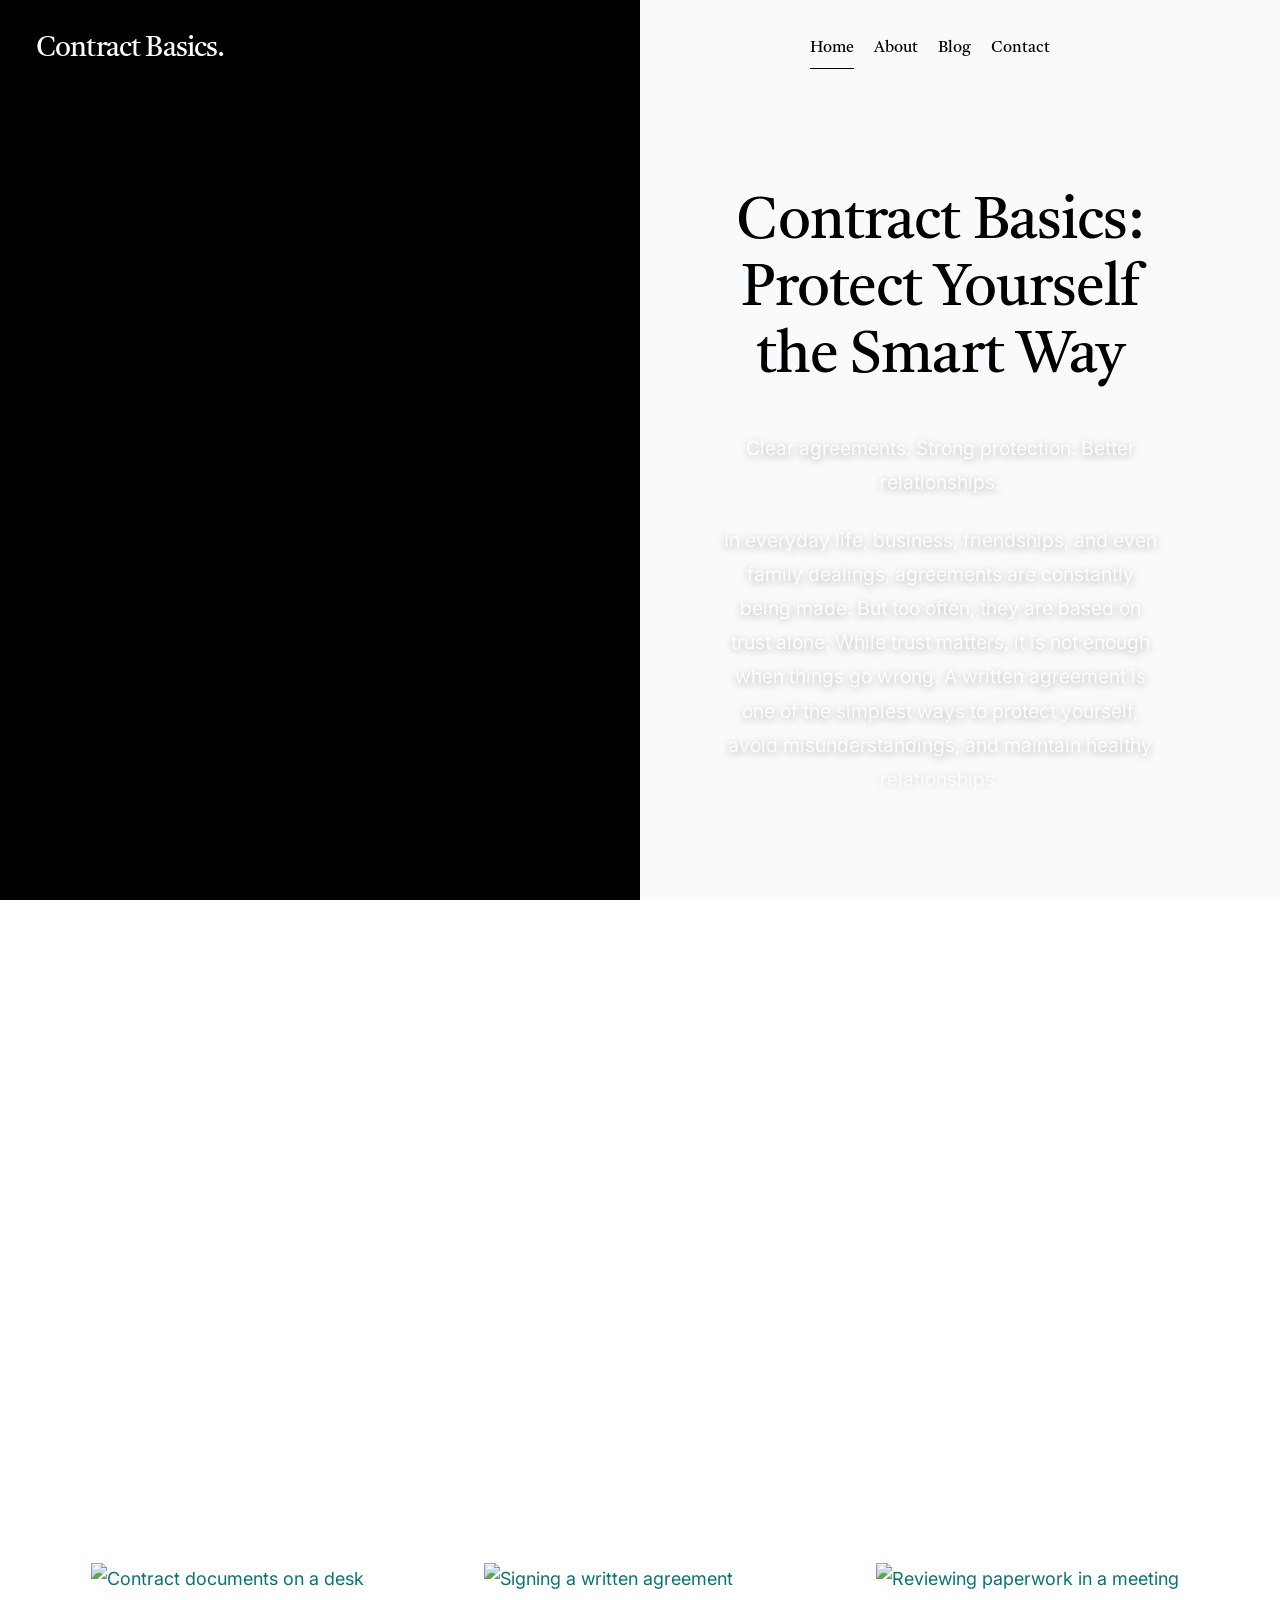
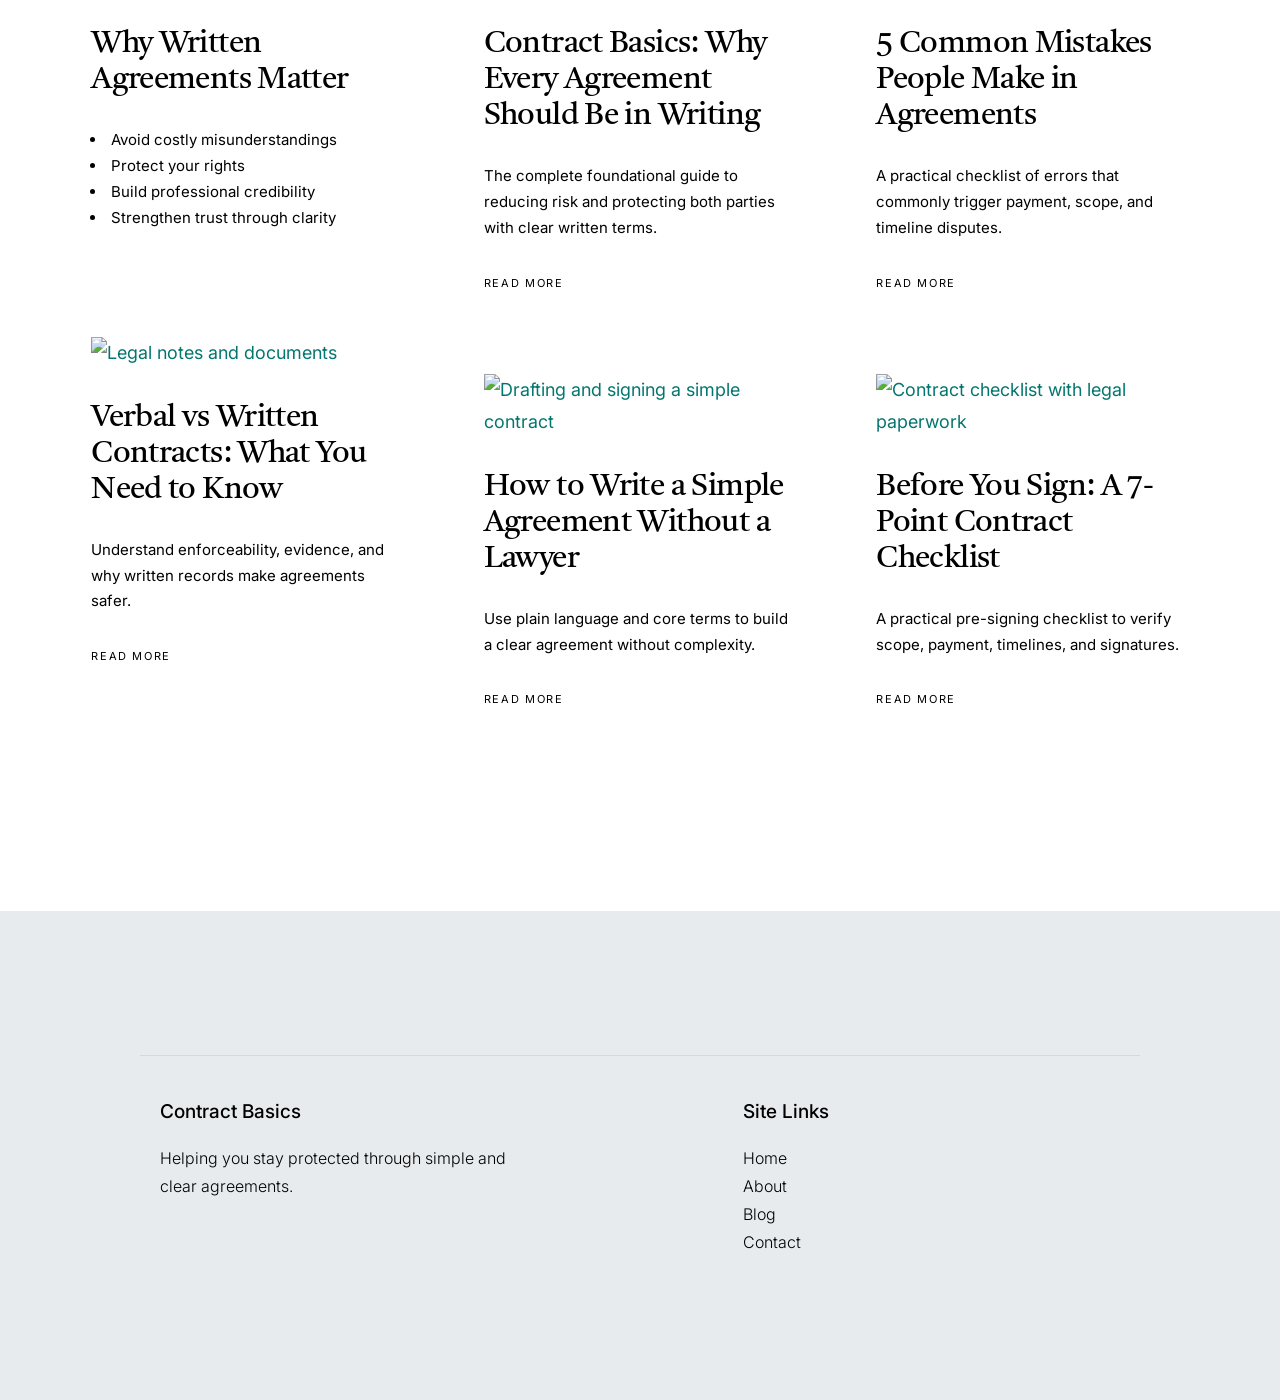
==== index.html @ 26d0e780 "Contract Basics blog website" ====
<!DOCTYPE html>
<html lang="en" class="no-js">
<head>
    <meta charset="utf-8">
    <meta name="viewport" content="width=device-width, initial-scale=1">
    <title>Contract Basics: Protect Yourself the Smart Way</title>
    <script>
        document.documentElement.classList.remove('no-js');
        document.documentElement.classList.add('js');
    </script>
    <link rel="stylesheet" href="css/vendor.css">
    <link rel="stylesheet" href="css/styles.css">
    <link rel="manifest" href="site.webmanifest">
    <style>
        .home-profile-wrap {
            margin-top: 3.2rem;
            margin-bottom: 1.6rem;
            align-items: center;
            display: grid;
            grid-template-columns: minmax(0, 1.6fr) minmax(250px, 1fr);
            gap: 2.4rem;
        }

        .home-profile-card {
            background: #ffffff;
            border: 1px solid #e5e5e5;
            border-radius: 10px;
            padding: 2rem;
            text-align: center;
            box-shadow: 0 8px 24px rgba(0, 0, 0, 0.06);
        }

        .home-profile-card img {
            width: 190px;
            height: 190px;
            object-fit: cover;
            border-radius: 50%;
            margin-bottom: 1rem;
            border: 3px solid #f1f1f1;
        }

        @media screen and (max-width: 600px) {
            .home-profile-card img {
                width: 150px;
                height: 150px;
            }

            .home-profile-wrap {
                grid-template-columns: 1fr;
            }
        }

        .home-profile-card h4 {
            margin: 0 0 .4rem 0;
        }

        .home-profile-card p {
            margin: 0;
            font-size: 1.4rem;
            line-height: 1.7;
        }
    </style>
</head>
<body id="top">
    <div id="page" class="s-pagewrap ss-home">
        <header id="masthead" class="s-header">
            <div class="s-header__branding">
                <p class="site-title"><a href="index.html" rel="home">Contract Basics.</a></p>
            </div>
            <div class="row s-header__navigation">
                <nav class="s-header__nav-wrap">
                    <h3 class="s-header__nav-heading">Navigate to</h3>
                    <ul class="s-header__nav">
                        <li class="current-menu-item"><a href="index.html">Home</a></li>
                        <li><a href="about.html">About</a></li>
                        <li><a href="category.html">Blog</a></li>
                        <li><a href="contact.html">Contact</a></li>
                    </ul>
                </nav>
            </div>
            <a class="s-header__menu-toggle" href="#0"><span>Menu</span></a>
        </header>

        <section id="content" class="s-content">
            <div class="hero">
                <div class="hero__slider swiper-container">
                    <div class="swiper-wrapper">
                        <article class="hero__slide swiper-slide">
                            <div class="hero__entry-image" style="background-image: url('https://images.pexels.com/photos/6693655/pexels-photo-6693655.jpeg?auto=compress&cs=tinysrgb&w=2000');"></div>
                            <div class="hero__entry-text">
                                <div class="hero__entry-text-inner">
                                    <h2 class="hero__entry-title"><a href="single-standard.html">Contract Basics: Protect Yourself the Smart Way</a></h2>
                                    <p class="hero__entry-desc">Clear agreements. Strong protection. Better relationships.</p>
                                    <p class="hero__entry-desc">In everyday life, business, friendships, and even family dealings, agreements are constantly being made. But too often, they are based on trust alone. While trust matters, it is not enough when things go wrong. A written agreement is one of the simplest ways to protect yourself, avoid misunderstandings, and maintain healthy relationships.</p>
                                    <a class="hero__more-link" href="category.html">Read Our Latest Insights</a>
                                    <a class="hero__more-link" href="contact.html">Get in Touch</a>
                                </div>
                            </div>
                        </article>
                    </div>
                </div>
            </div>

            <section class="row home-profile-wrap" data-animate-block>
                <div class="column lg-8 md-7 tab-12" data-animate-el>
                    <h3>Meet the Writer</h3>
                    <p>This blog shares simple and practical guidance to help you make better agreements in business and personal dealings. Clear contracts prevent confusion, protect trust, and keep relationships healthy.</p>
                </div>
                <aside class="column lg-4 md-5 tab-12 home-profile-card" data-animate-el>
                    <img src="PROFILE.jpeg" alt="Profile image">
                    <h4>Profile</h4>
                    <p>Focused on making contract principles easy to understand and use every day.</p>
                </aside>
            </section>

            <div id="bricks" class="bricks">
                <div class="masonry">
                    <div class="bricks-wrapper" data-animate-block>
                        <div class="grid-sizer"></div>
                        <article class="brick entry" data-animate-el>
                            <div class="entry__thumb">
                                <a href="category.html" class="thumb-link">
                                    <img src="https://images.unsplash.com/photo-1450101499163-c8848c66ca85?auto=format&fit=crop&w=1200&q=80" onerror="this.onerror=null;this.src='images/thumbs/masonry/books-1200.jpg';" alt="Contract documents on a desk">
                                </a>
                            </div>
                            <div class="entry__text">
                                <div class="entry__header"><h1 class="entry__title"><a href="category.html">Why Written Agreements Matter</a></h1></div>
                                <div class="entry__excerpt">
                                    <ul>
                                        <li>Avoid costly misunderstandings</li>
                                        <li>Protect your rights</li>
                                        <li>Build professional credibility</li>
                                        <li>Strengthen trust through clarity</li>
                                    </ul>
                                </div>
                            </div>
                        </article>
                        <article class="brick entry" data-animate-el>
                            <div class="entry__thumb">
                                <a href="single-standard.html" class="thumb-link">
                                    <img src="https://images.unsplash.com/photo-1554224155-6726b3ff858f?auto=format&fit=crop&w=1200&q=80" onerror="this.onerror=null;this.src='images/thumbs/masonry/phone-and-keyboard-1200.jpg';" alt="Signing a written agreement">
                                </a>
                            </div>
                            <div class="entry__text">
                                <div class="entry__header"><h1 class="entry__title"><a href="single-standard.html">Contract Basics: Why Every Agreement Should Be in Writing</a></h1></div>
                                <div class="entry__excerpt"><p>The complete foundational guide to reducing risk and protecting both parties with clear written terms.</p></div>
                                <a class="entry__more-link" href="single-standard.html">Read More</a>
                            </div>
                        </article>
                        <article class="brick entry" data-animate-el>
                            <div class="entry__thumb">
                                <a href="single-video.html" class="thumb-link">
                                    <img src="https://images.unsplash.com/photo-1454165804606-c3d57bc86b40?auto=format&fit=crop&w=1200&q=80" onerror="this.onerror=null;this.src='images/thumbs/masonry/clock-1200.jpg';" alt="Reviewing paperwork in a meeting">
                                </a>
                            </div>
                            <div class="entry__text">
                                <div class="entry__header"><h1 class="entry__title"><a href="single-video.html">5 Common Mistakes People Make in Agreements</a></h1></div>
                                <div class="entry__excerpt"><p>A practical checklist of errors that commonly trigger payment, scope, and timeline disputes.</p></div>
                                <a class="entry__more-link" href="single-video.html">Read More</a>
                            </div>
                        </article>
                        <article class="brick entry" data-animate-el>
                            <div class="entry__thumb">
                                <a href="single-audio.html" class="thumb-link">
                                    <img src="https://images.unsplash.com/photo-1589829545856-d10d557cf95f?auto=format&fit=crop&w=1200&q=80" onerror="this.onerror=null;this.src='images/thumbs/masonry/white-lamp-1200.jpg';" alt="Legal notes and documents">
                                </a>
                            </div>
                            <div class="entry__text">
                                <div class="entry__header"><h1 class="entry__title"><a href="single-audio.html">Verbal vs Written Contracts: What You Need to Know</a></h1></div>
                                <div class="entry__excerpt"><p>Understand enforceability, evidence, and why written records make agreements safer.</p></div>
                                <a class="entry__more-link" href="single-audio.html">Read More</a>
                            </div>
                        </article>
                        <article class="brick entry" data-animate-el>
                            <div class="entry__thumb">
                                <a href="single-post-4.html" class="thumb-link">
                                    <img src="https://images.unsplash.com/photo-1521791136064-7986c2920216?auto=format&fit=crop&w=1200&q=80" onerror="this.onerror=null;this.src='images/thumbs/masonry/woodcraft-1200.jpg';" alt="Drafting and signing a simple contract">
                                </a>
                            </div>
                            <div class="entry__text">
                                <div class="entry__header"><h1 class="entry__title"><a href="single-post-4.html">How to Write a Simple Agreement Without a Lawyer</a></h1></div>
                                <div class="entry__excerpt"><p>Use plain language and core terms to build a clear agreement without complexity.</p></div>
                                <a class="entry__more-link" href="single-post-4.html">Read More</a>
                            </div>
                        </article>
                        <article class="brick entry" data-animate-el>
                            <div class="entry__thumb">
                                <a href="single-post-6.html" class="thumb-link">
                                    <img src="https://images.unsplash.com/photo-1589829545856-d10d557cf95f?auto=format&fit=crop&w=1200&q=80" onerror="this.onerror=null;this.src='images/thumbs/masonry/books-1200.jpg';" alt="Contract checklist with legal paperwork">
                                </a>
                            </div>
                            <div class="entry__text">
                                <div class="entry__header"><h1 class="entry__title"><a href="single-post-6.html">Before You Sign: A 7-Point Contract Checklist</a></h1></div>
                                <div class="entry__excerpt"><p>A practical pre-signing checklist to verify scope, payment, timelines, and signatures.</p></div>
                                <a class="entry__more-link" href="single-post-6.html">Read More</a>
                            </div>
                        </article>
                    </div>
                </div>
            </div>
        </section>

        <footer id="colophon" class="s-footer">
            <div class="row s-footer__main">
                <div class="column lg-5 md-6 tab-12 s-footer__about">
                    <h4>Contract Basics</h4>
                    <p>Helping you stay protected through simple and clear agreements.</p>
                </div>
                <div class="column lg-5 md-6 tab-12">
                    <h4>Site Links</h4>
                    <ul class="link-list">
                        <li><a href="index.html">Home</a></li>
                        <li><a href="about.html">About</a></li>
                        <li><a href="category.html">Blog</a></li>
                        <li><a href="contact.html">Contact</a></li>
                    </ul>
                </div>
            </div>
        </footer>
    </div>
    <script src="js/plugins.js"></script>
    <script src="js/main.js"></script>
</body>
</html>
---- css/vendor.css ----
/* ===================================================================
 * Spurgeon Third-party Stylesheets
 * Template Ver. 1.0.0
 * 08-16-2021
 * -------------------------------------------------------------------
 *
 * TOC:
 * # PrismJS
 * # Swiper 
 *
 * ------------------------------------------------------------------- */


/* ===================================================================
 * # PrismJS 1.20.0
 *   https://prismjs.com/download.html#themes=prism-okaidia&languages=markup+css+clike+javascript+markup-templating+php 
 *   
 *   okaidia theme for JavaScript, CSS and HTML
 *   Loosely based on Monokai textmate theme by http://www.monokai.nl/
 *   @author ocodia
 * ------------------------------------------------------------------- */
code[class*="language-"],
pre[class*="language-"] {
    color           : #f8f8f2;
    background      : none;
    text-shadow     : 0 1px rgba(0, 0, 0, 0.3);
    font-family     : var(--font-mono);
    font-size       : calc(var(--text-size) * 0.9444);
    text-align      : left;
    white-space     : pre;
    word-spacing    : normal;
    word-break      : normal;
    word-wrap       : normal;
    line-height     : var(--vspace-1);
    -moz-tab-size   : 4;
    -o-tab-size     : 4;
    tab-size        : 4;
    -webkit-hyphens : none;
    -moz-hyphens    : none;
    -ms-hyphens     : none;
    hyphens         : none;
}

/* Code blocks */
pre[class*="language-"] {
    padding  : var(--vspace-0_5) 0 var(--vspace-1);
    margin   : var(--vspace-1) 0;
    overflow : auto;
}

:not(pre)>code[class*="language-"],
pre[class*="language-"] {
    background : #272822;
}

/* Inline code */
:not(pre)>code[class*="language-"] {
    padding     : .1em;
    white-space : normal;
}

.token.comment,
.token.prolog,
.token.doctype,
.token.cdata {
    color : slategray;
}

.token.punctuation {
    color : #f8f8f2;
}

.token.namespace {
    opacity : .7;
}

.token.property,
.token.tag,
.token.constant,
.token.symbol,
.token.deleted {
    color : #f92672;
}

.token.boolean,
.token.number {
    color : #ae81ff;
}

.token.selector,
.token.attr-name,
.token.string,
.token.char,
.token.builtin,
.token.inserted {
    color : #a6e22e;
}

.token.operator,
.token.entity,
.token.url,
.language-css .token.string,
.style .token.string,
.token.variable {
    color : #f8f8f2;
}

.token.atrule,
.token.attr-value,
.token.function,
.token.class-name {
    color : #e6db74;
}

.token.keyword {
    color : #66d9ef;
}

.token.regex,
.token.important {
    color : #fd971f;
}

.token.important,
.token.bold {
    font-weight : bold;
}

.token.italic {
    font-style : italic;
}

.token.entity {
    cursor : help;
}


/* ===================================================================
 * # Swiper 6.4.5
 *   Most modern mobile touch slider and framework with hardware accelerated transitions
 *   https://swiperjs.com
 *
 *   Copyright 2014-2020 Vladimir Kharlampidi
 *
 *   Released under the MIT License
 *
 *   Released on: December 18, 2020
 * ------------------------------------------------------------------- */
@font-face {
    font-family : "swiper-icons";
    src         : url("data:application/font-woff;charset=utf-8;base64, [base64]//wADZ2x5ZgAAAywAAADMAAAD2MHtryVoZWFkAAABbAAAADAAAAA2E2+eoWhoZWEAAAGcAAAAHwAAACQC9gDzaG10eAAAAigAAAAZAAAArgJkABFsb2NhAAAC0AAAAFoAAABaFQAUGG1heHAAAAG8AAAAHwAAACAAcABAbmFtZQAAA/gAAAE5AAACXvFdBwlwb3N0AAAFNAAAAGIAAACE5s74hXjaY2BkYGAAYpf5Hu/j+W2+MnAzMYDAzaX6QjD6/4//Bxj5GA8AuRwMYGkAPywL13jaY2BkYGA88P8Agx4j+/8fQDYfA1AEBWgDAIB2BOoAeNpjYGRgYNBh4GdgYgABEMnIABJzYNADCQAACWgAsQB42mNgYfzCOIGBlYGB0YcxjYGBwR1Kf2WQZGhhYGBiYGVmgAFGBiQQkOaawtDAoMBQxXjg/wEGPcYDDA4wNUA2CCgwsAAAO4EL6gAAeNpj2M0gyAACqxgGNWBkZ2D4/wMA+xkDdgAAAHjaY2BgYGaAYBkGRgYQiAHyGMF8FgYHIM3DwMHABGQrMOgyWDLEM1T9/w8UBfEMgLzE////P/5//f/V/xv+r4eaAAeMbAxwIUYmIMHEgKYAYjUcsDAwsLKxc3BycfPw8jEQA/[base64]/uznmfPFBNODM2K7MTQ45YEAZqGP81AmGGcF3iPqOop0r1SPTaTbVkfUe4HXj97wYE+yNwWYxwWu4v1ugWHgo3S1XdZEVqWM7ET0cfnLGxWfkgR42o2PvWrDMBSFj/IHLaF0zKjRgdiVMwScNRAoWUoH78Y2icB/yIY09An6AH2Bdu/UB+yxopYshQiEvnvu0dURgDt8QeC8PDw7Fpji3fEA4z/PEJ6YOB5hKh4dj3EvXhxPqH/SKUY3rJ7srZ4FZnh1PMAtPhwP6fl2PMJMPDgeQ4rY8YT6Gzao0eAEA409DuggmTnFnOcSCiEiLMgxCiTI6Cq5DZUd3Qmp10vO0LaLTd2cjN4fOumlc7lUYbSQcZFkutRG7g6JKZKy0RmdLY680CDnEJ+UMkpFFe1RN7nxdVpXrC4aTtnaurOnYercZg2YVmLN/d/gczfEimrE/fs/bOuq29Zmn8tloORaXgZgGa78yO9/cnXm2BpaGvq25Dv9S4E9+5SIc9PqupJKhYFSSl47+Qcr1mYNAAAAeNptw0cKwkAAAMDZJA8Q7OUJvkLsPfZ6zFVERPy8qHh2YER+3i/BP83vIBLLySsoKimrqKqpa2hp6+jq6RsYGhmbmJqZSy0sraxtbO3sHRydnEMU4uR6yx7JJXveP7WrDycAAAAAAAH//wACeNpjYGRgYOABYhkgZgJCZgZNBkYGLQZtIJsFLMYAAAw3ALgAeNolizEKgDAQBCchRbC2sFER0YD6qVQiBCv/H9ezGI6Z5XBAw8CBK/m5iQQVauVbXLnOrMZv2oLdKFa8Pjuru2hJzGabmOSLzNMzvutpB3N42mNgZGBg4GKQYzBhYMxJLMlj4GBgAYow/P/PAJJhLM6sSoWKfWCAAwDAjgbRAAB42mNgYGBkAIIbCZo5IPrmUn0hGA0AO8EFTQAA") format("woff");
    font-weight : 400;
    font-style  : normal;
}

:root {
    --swiper-theme-color : #007aff;
}

.swiper-container {
    margin-left  : auto;
    margin-right : auto;
    position     : relative;
    overflow     : hidden;
    list-style   : none;
    padding      : 0;
    /* Fix of Webkit flickering */
    z-index      : 1;
}

.swiper-container-vertical>.swiper-wrapper {
    flex-direction : column;
}

.swiper-wrapper {
    position            : relative;
    width               : 100%;
    height              : 100%;
    z-index             : 1;
    display             : flex;
    transition-property : transform;
    box-sizing          : content-box;
}

.swiper-container-android .swiper-slide,
.swiper-wrapper {
    transform : translate3d(0px, 0, 0);
}

.swiper-container-multirow>.swiper-wrapper {
    flex-wrap : wrap;
}

.swiper-container-multirow-column>.swiper-wrapper {
    flex-wrap      : wrap;
    flex-direction : column;
}

.swiper-container-free-mode>.swiper-wrapper {
    transition-timing-function : ease-out;
    margin                     : 0 auto;
}

.swiper-slide {
    flex-shrink         : 0;
    width               : 100%;
    height              : 100%;
    position            : relative;
    transition-property : transform;
}

.swiper-slide-invisible-blank {
    visibility : hidden;
}

/* Auto Height */
.swiper-container-autoheight,
.swiper-container-autoheight .swiper-slide {
    height : auto;
}

.swiper-container-autoheight .swiper-wrapper {
    align-items         : flex-start;
    transition-property : transform, height;
}

/* 3D Effects */
.swiper-container-3d {
    perspective : 1200px;
}

.swiper-container-3d .swiper-wrapper,
.swiper-container-3d .swiper-slide,
.swiper-container-3d .swiper-slide-shadow-left,
.swiper-container-3d .swiper-slide-shadow-right,
.swiper-container-3d .swiper-slide-shadow-top,
.swiper-container-3d .swiper-slide-shadow-bottom,
.swiper-container-3d .swiper-cube-shadow {
    transform-style : preserve-3d;
}

.swiper-container-3d .swiper-slide-shadow-left,
.swiper-container-3d .swiper-slide-shadow-right,
.swiper-container-3d .swiper-slide-shadow-top,
.swiper-container-3d .swiper-slide-shadow-bottom {
    position       : absolute;
    left           : 0;
    top            : 0;
    width          : 100%;
    height         : 100%;
    pointer-events : none;
    z-index        : 10;
}

.swiper-container-3d .swiper-slide-shadow-left {
    background-image : linear-gradient(to left, rgba(0, 0, 0, 0.5), rgba(0, 0, 0, 0));
}

.swiper-container-3d .swiper-slide-shadow-right {
    background-image : linear-gradient(to right, rgba(0, 0, 0, 0.5), rgba(0, 0, 0, 0));
}

.swiper-container-3d .swiper-slide-shadow-top {
    background-image : linear-gradient(to top, rgba(0, 0, 0, 0.5), rgba(0, 0, 0, 0));
}

.swiper-container-3d .swiper-slide-shadow-bottom {
    background-image : linear-gradient(to bottom, rgba(0, 0, 0, 0.5), rgba(0, 0, 0, 0));
}

/* CSS Mode */
.swiper-container-css-mode>.swiper-wrapper {
    overflow           : auto;
    scrollbar-width    : none;
    /* For Firefox */
    -ms-overflow-style : none;
    /* For Internet Explorer and Edge */
}

.swiper-container-css-mode>.swiper-wrapper::-webkit-scrollbar {
    display : none;
}

.swiper-container-css-mode>.swiper-wrapper>.swiper-slide {
    scroll-snap-align : start start;
}

.swiper-container-horizontal.swiper-container-css-mode>.swiper-wrapper {
    scroll-snap-type : x mandatory;
}

.swiper-container-vertical.swiper-container-css-mode>.swiper-wrapper {
    scroll-snap-type : y mandatory;
}

:root {
    --swiper-navigation-size   : 44px;
    /*
    --swiper-navigation-color  : var(--swiper-theme-color);
    */
}

.swiper-button-prev,
.swiper-button-next {
    position        : absolute;
    top             : 50%;
    width           : calc(var(--swiper-navigation-size) / 44 * 27);
    height          : var(--swiper-navigation-size);
    margin-top      : calc(-1 * var(--swiper-navigation-size) / 2);
    z-index         : 10;
    cursor          : pointer;
    display         : flex;
    align-items     : center;
    justify-content : center;
    color           : var(--swiper-navigation-color, var(--swiper-theme-color));
}

.swiper-button-prev.swiper-button-disabled,
.swiper-button-next.swiper-button-disabled {
    opacity        : 0.35;
    cursor         : auto;
    pointer-events : none;
}

.swiper-button-prev:after,
.swiper-button-next:after {
    font-family    : swiper-icons;
    font-size      : var(--swiper-navigation-size);
    text-transform : none !important;
    letter-spacing : 0;
    text-transform : none;
    font-variant   : initial;
    line-height    : 1;
}

.swiper-button-prev,
.swiper-container-rtl .swiper-button-next {
    left  : 10px;
    right : auto;
}

.swiper-button-prev:after,
.swiper-container-rtl .swiper-button-next:after {
    content : "prev";
}

.swiper-button-next,
.swiper-container-rtl .swiper-button-prev {
    right : 10px;
    left  : auto;
}

.swiper-button-next:after,
.swiper-container-rtl .swiper-button-prev:after {
    content : "next";
}

.swiper-button-prev.swiper-button-white,
.swiper-button-next.swiper-button-white {
    --swiper-navigation-color : #ffffff;
}

.swiper-button-prev.swiper-button-black,
.swiper-button-next.swiper-button-black {
    --swiper-navigation-color : #000000;
}

.swiper-button-lock {
    display : none;
}

:root {
    /*
    --swiper-pagination-color: var(--swiper-theme-color);
    */
}

.swiper-pagination {
    position   : absolute;
    text-align : center;
    transition : 300ms opacity;
    transform  : translate3d(0, 0, 0);
    z-index    : 10;
}

.swiper-pagination.swiper-pagination-hidden {
    opacity : 0;
}

/* Common Styles */
.swiper-pagination-fraction,
.swiper-pagination-custom,
.swiper-container-horizontal>.swiper-pagination-bullets {
    bottom : 10px;
    left   : 0;
    width  : 100%;
}

/* Bullets */
.swiper-pagination-bullets-dynamic {
    overflow  : hidden;
    font-size : 0;
}

.swiper-pagination-bullets-dynamic .swiper-pagination-bullet {
    transform : scale(0.33);
    position  : relative;
}

.swiper-pagination-bullets-dynamic .swiper-pagination-bullet-active {
    transform : scale(1);
}

.swiper-pagination-bullets-dynamic .swiper-pagination-bullet-active-main {
    transform : scale(1);
}

.swiper-pagination-bullets-dynamic .swiper-pagination-bullet-active-prev {
    transform : scale(0.66);
}

.swiper-pagination-bullets-dynamic .swiper-pagination-bullet-active-prev-prev {
    transform : scale(0.33);
}

.swiper-pagination-bullets-dynamic .swiper-pagination-bullet-active-next {
    transform : scale(0.66);
}

.swiper-pagination-bullets-dynamic .swiper-pagination-bullet-active-next-next {
    transform : scale(0.33);
}

.swiper-pagination-bullet {
    width         : 8px;
    height        : 8px;
    display       : inline-block;
    border-radius : 100%;
    background    : #000;
    opacity       : 0.2;
}

button.swiper-pagination-bullet {
    border             : none;
    margin             : 0;
    padding            : 0;
    box-shadow         : none;
    -webkit-appearance : none;
    -moz-appearance    : none;
    appearance         : none;
}

.swiper-pagination-clickable .swiper-pagination-bullet {
    cursor : pointer;
}

.swiper-pagination-bullet-active {
    opacity    : 1;
    background : var(--swiper-pagination-color, var(--swiper-theme-color));
}

.swiper-container-vertical>.swiper-pagination-bullets {
    right     : 10px;
    top       : 50%;
    transform : translate3d(0px, -50%, 0);
}

.swiper-container-vertical>.swiper-pagination-bullets .swiper-pagination-bullet {
    margin  : 6px 0;
    display : block;
}

.swiper-container-vertical>.swiper-pagination-bullets.swiper-pagination-bullets-dynamic {
    top       : 50%;
    transform : translateY(-50%);
    width     : 8px;
}

.swiper-container-vertical>.swiper-pagination-bullets.swiper-pagination-bullets-dynamic .swiper-pagination-bullet {
    display    : inline-block;
    transition : 200ms transform, 200ms top;
}

.swiper-container-horizontal>.swiper-pagination-bullets .swiper-pagination-bullet {
    margin : 0 4px;
}

.swiper-container-horizontal>.swiper-pagination-bullets.swiper-pagination-bullets-dynamic {
    left        : 50%;
    transform   : translateX(-50%);
    white-space : nowrap;
}

.swiper-container-horizontal>.swiper-pagination-bullets.swiper-pagination-bullets-dynamic .swiper-pagination-bullet {
    transition : 200ms transform, 200ms left;
}

.swiper-container-horizontal.swiper-container-rtl>.swiper-pagination-bullets-dynamic .swiper-pagination-bullet {
    transition : 200ms transform, 200ms right;
}

/* Progress */
.swiper-pagination-progressbar {
    background : rgba(0, 0, 0, 0.25);
    position   : absolute;
}

.swiper-pagination-progressbar .swiper-pagination-progressbar-fill {
    background       : var(--swiper-pagination-color, var(--swiper-theme-color));
    position         : absolute;
    left             : 0;
    top              : 0;
    width            : 100%;
    height           : 100%;
    transform        : scale(0);
    transform-origin : left top;
}

.swiper-container-rtl .swiper-pagination-progressbar .swiper-pagination-progressbar-fill {
    transform-origin : right top;
}

.swiper-container-horizontal>.swiper-pagination-progressbar,
.swiper-container-vertical>.swiper-pagination-progressbar.swiper-pagination-progressbar-opposite {
    width  : 100%;
    height : 4px;
    left   : 0;
    top    : 0;
}

.swiper-container-vertical>.swiper-pagination-progressbar,
.swiper-container-horizontal>.swiper-pagination-progressbar.swiper-pagination-progressbar-opposite {
    width  : 4px;
    height : 100%;
    left   : 0;
    top    : 0;
}

.swiper-pagination-white {
    --swiper-pagination-color : #ffffff;
}

.swiper-pagination-black {
    --swiper-pagination-color : #000000;
}

.swiper-pagination-lock {
    display : none;
}

/* Scrollbar */
.swiper-scrollbar {
    border-radius    : 10px;
    position         : relative;
    -ms-touch-action : none;
    background       : rgba(0, 0, 0, 0.1);
}

.swiper-container-horizontal>.swiper-scrollbar {
    position : absolute;
    left     : 1%;
    bottom   : 3px;
    z-index  : 50;
    height   : 5px;
    width    : 98%;
}

.swiper-container-vertical>.swiper-scrollbar {
    position : absolute;
    right    : 3px;
    top      : 1%;
    z-index  : 50;
    width    : 5px;
    height   : 98%;
}

.swiper-scrollbar-drag {
    height        : 100%;
    width         : 100%;
    position      : relative;
    background    : rgba(0, 0, 0, 0.5);
    border-radius : 10px;
    left          : 0;
    top           : 0;
}

.swiper-scrollbar-cursor-drag {
    cursor : move;
}

.swiper-scrollbar-lock {
    display : none;
}

.swiper-zoom-container {
    width           : 100%;
    height          : 100%;
    display         : flex;
    justify-content : center;
    align-items     : center;
    text-align      : center;
}

.swiper-zoom-container>img,
.swiper-zoom-container>svg,
.swiper-zoom-container>canvas {
    max-width  : 100%;
    max-height : 100%;
    object-fit : contain;
}

.swiper-slide-zoomed {
    cursor : move;
}

/* Preloader */
:root {
    /*
    --swiper-preloader-color: var(--swiper-theme-color);
    */
}

.swiper-lazy-preloader {
    width            : 42px;
    height           : 42px;
    position         : absolute;
    left             : 50%;
    top              : 50%;
    margin-left      : -21px;
    margin-top       : -21px;
    z-index          : 10;
    transform-origin : 50%;
    animation        : swiper-preloader-spin 1s infinite linear;
    box-sizing       : border-box;
    border           : 4px solid var(--swiper-preloader-color, var(--swiper-theme-color));
    border-radius    : 50%;
    border-top-color : transparent;
}

.swiper-lazy-preloader-white {
    --swiper-preloader-color : #fff;
}

.swiper-lazy-preloader-black {
    --swiper-preloader-color : #000;
}

@keyframes swiper-preloader-spin {
    100% {
        transform : rotate(360deg);
    }
}

/* a11y */
.swiper-container .swiper-notification {
    position       : absolute;
    left           : 0;
    top            : 0;
    pointer-events : none;
    opacity        : 0;
    z-index        : -1000;
}

.swiper-container-fade.swiper-container-free-mode .swiper-slide {
    transition-timing-function : ease-out;
}

.swiper-container-fade .swiper-slide {
    pointer-events      : none;
    transition-property : opacity;
}

.swiper-container-fade .swiper-slide .swiper-slide {
    pointer-events : none;
}

.swiper-container-fade .swiper-slide-active,
.swiper-container-fade .swiper-slide-active .swiper-slide-active {
    pointer-events : auto;
}

.swiper-container-cube {
    overflow : visible;
}

.swiper-container-cube .swiper-slide {
    pointer-events              : none;
    -webkit-backface-visibility : hidden;
    backface-visibility         : hidden;
    z-index                     : 1;
    visibility                  : hidden;
    transform-origin            : 0 0;
    width                       : 100%;
    height                      : 100%;
}

.swiper-container-cube .swiper-slide .swiper-slide {
    pointer-events : none;
}

.swiper-container-cube.swiper-container-rtl .swiper-slide {
    transform-origin : 100% 0;
}

.swiper-container-cube .swiper-slide-active,
.swiper-container-cube .swiper-slide-active .swiper-slide-active {
    pointer-events : auto;
}

.swiper-container-cube .swiper-slide-active,
.swiper-container-cube .swiper-slide-next,
.swiper-container-cube .swiper-slide-prev,
.swiper-container-cube .swiper-slide-next+.swiper-slide {
    pointer-events : auto;
    visibility     : visible;
}

.swiper-container-cube .swiper-slide-shadow-top,
.swiper-container-cube .swiper-slide-shadow-bottom,
.swiper-container-cube .swiper-slide-shadow-left,
.swiper-container-cube .swiper-slide-shadow-right {
    z-index                     : 0;
    -webkit-backface-visibility : hidden;
    backface-visibility         : hidden;
}

.swiper-container-cube .swiper-cube-shadow {
    position       : absolute;
    left           : 0;
    bottom         : 0px;
    width          : 100%;
    height         : 100%;
    background     : #000;
    opacity        : 0.6;
    -webkit-filter : blur(50px);
    filter         : blur(50px);
    z-index        : 0;
}

.swiper-container-flip {
    overflow : visible;
}

.swiper-container-flip .swiper-slide {
    pointer-events              : none;
    -webkit-backface-visibility : hidden;
    backface-visibility         : hidden;
    z-index                     : 1;
}

.swiper-container-flip .swiper-slide .swiper-slide {
    pointer-events : none;
}

.swiper-container-flip .swiper-slide-active,
.swiper-container-flip .swiper-slide-active .swiper-slide-active {
    pointer-events : auto;
}

.swiper-container-flip .swiper-slide-shadow-top,
.swiper-container-flip .swiper-slide-shadow-bottom,
.swiper-container-flip .swiper-slide-shadow-left,
.swiper-container-flip .swiper-slide-shadow-right {
    z-index                     : 0;
    -webkit-backface-visibility : hidden;
    backface-visibility         : hidden;
}
---- css/styles.css ----
/* =================================================================== 
 * Spurgeon Main Stylesheet
 * Template Ver. 1.0.0
 * 08-15-2021
 * ------------------------------------------------------------------
 *
 * TOC:
 * # SETTINGS
 *      ## fonts
 *      ## colors
 *      ## spacing and typescale
 *      ## grid variables
 * # NORMALIZE
 * # BASE SETUP
 * # GRID
 *      ## large screen devices 
 *      ## medium screen devices 
 *      ## tablet devices 
 *      ## mobile devices 
 *      ## small screen devices 
 *      ## additional column stackpoints 
 * # UTILITY CLASSES
 * # TYPOGRAPHY 
 *      ## base type styles
 *      ## additional typography & helper classes
 *      ## lists
 *      ## spacing
 * # PRELOADER 
 *      ## page loaded
 * # FORM 
 *      ## style placeholder text
 *      ## change autocomplete styles in Chrome
 * # BUTTONS
 * # TABLE
 * # COMPONENTS
 *      ## pagination 
 *      ## alert box 
 *      ## skillbars 
 *      ## stats tabs
 * # PROJECT-WIDE SHARED STYLES
 *      ## fade in up effect
 *      ## media classes
 *      ## swiper overrides
 *      ## bricks masonry 
 *      ## masonry entries 
 * # PAGE WRAP
 * # SITE HEADER
 *      ## branding
 *      ## main navigation
 *      ## mobile menu toggle
 *      ## header-search
 *      ## close button for search 
 *      ## search triggers
 * # HERO
 *      ## hero slider
 *      ## hero scroll down
 *      ## slide transitions
 * # SITE CONTENT
 *      ## pageheader
 * # FOOTER
 *      ## subscription form
 *      ## footer social
 *      ## copyright
 *      ## go top
 * # BLOG STYLES 
 *      ## blog comments 
 *
 * ------------------------------------------------------------------ */


/* ===================================================================
 * # SETTINGS
 *
 *
 * ------------------------------------------------------------------- */

/* ------------------------------------------------------------------- 
 * ## fonts 
 * ------------------------------------------------------------------- */
@import url("https://fonts.googleapis.com/css2?family=Castoro:ital@0;1&family=Inter:wght@300;400;500;600;700&display=swap");

:root {
    --font-1    : "Inter", sans-serif;
    --font-2    : "Castoro", serif;

    /* monospace
    */
    --font-mono : Consolas, "Andale Mono", Courier, "Courier New", monospace;
}

/* ------------------------------------------------------------------- 
 * ## colors
 * ------------------------------------------------------------------- */
:root {

    /* color-1(#04776F)
     * color-2(#DD614A)
     */
    --color-1                      : hsla(176, 93%, 24%, 1);
    --color-2                      : hsla(9, 68%, 58%, 1);

    /* theme color variations
     */
    --color-1-lighter              : hsla(176, 93%, 44%, 1);
    --color-1-light                : hsla(176, 93%, 34%, 1);
    --color-1-dark                 : hsla(176, 93%, 14%, 1);
    --color-1-darker               : hsla(176, 93%, 8%, 1);
    --color-2-lighter              : hsla(9, 68%, 78%, 1);
    --color-2-light                : hsla(9, 68%, 68%, 1);
    --color-2-dark                 : hsla(9, 68%, 48%, 1);
    --color-2-darker               : hsla(9, 68%, 38%, 1);

    /* feedback colors
     * color-error(#ffd1d2), color-success(#c8e675), 
     * color-info(#d7ecfb), color-notice(#fff099)
     */
    --color-error                  : hsla(359, 100%, 91%, 1);
    --color-success                : hsla(76, 69%, 68%, 1);
    --color-info                   : hsla(205, 82%, 91%, 1);
    --color-notice                 : hsla(51, 100%, 80%, 1);
    --color-error-content          : hsla(359, 50%, 50%, 1);
    --color-success-content        : hsla(76, 29%, 28%, 1);
    --color-info-content           : hsla(205, 32%, 31%, 1);
    --color-notice-content         : hsla(51, 30%, 30%, 1);

    /* shades 
     * generated using 
     * Tint & Shade Generator 
     * (https://maketintsandshades.com/)
     */
    --color-black                  : #000000;
    --color-gray-19                : #141415;
    --color-gray-18                : #27292a;
    --color-gray-17                : #3b3d40;
    --color-gray-16                : #4f5255;
    --color-gray-15                : #63676a;
    --color-gray-14                : #767b7f;
    --color-gray-13                : #8a9094;
    --color-gray-12                : #9ea4aa;
    --color-gray-11                : #b1b9bf;
    --color-gray-10                : #c5cdd4;
    --color-gray-9                 : #cbd2d8;
    --color-gray-8                 : #d1d7dd;
    --color-gray-7                 : #d6dce1;
    --color-gray-6                 : #dce1e5;
    --color-gray-5                 : #e2e6ea;
    --color-gray-4                 : #e8ebee;
    --color-gray-3                 : #eef0f2;
    --color-gray-2                 : #f3f5f6;
    --color-gray-1                 : #f9fafb;
    --color-white                  : #ffffff;

    /* text
     */
    --color-text                   : var(--color-black);
    --color-text-dark              : var(--color-black);
    --color-text-light             : var(--color-gray-15);
    --color-placeholder            : var(--color-gray-13);

    /* buttons
     */
    --color-btn                    : var(--color-gray-5);
    --color-btn-text               : var(--color-black);
    --color-btn-hover              : var(--color-gray-7);
    --color-btn-hover-text         : var(--color-black);
    --color-btn-primary            : var(--color-black);
    --color-btn-primary-text       : var(--color-white);
    --color-btn-primary-hover      : var(--color-1);
    --color-btn-primary-hover-text : var(--color-white);
    --color-btn-stroke             : var(--color-black);
    --color-btn-stroke-text        : var(--color-black);
    --color-btn-stroke-hover       : var(--color-black);
    --color-btn-stroke-hover-text  : var(--color-white);

    /* preloader
     */
    --color-preloader-bg           : white;
    --color-loader                 : black;
    --color-loader-light           : rgba(0, 0, 0, 0.1);

    /* others
     */
    --color-body                   : white;
    --color-border                 : rgba(0, 0, 0, .08);
    --border-radius                : 3px;
}

/* ------------------------------------------------------------------- 
 * ## spacing and typescale
 * ------------------------------------------------------------------- */
:root {

    /* spacing
     * base font size: 18px 
     * vertical space unit : 32px
     */
    --base-size        : 62.5%;
    --multiplier       : 1;
    --base-font-size   : calc(1.8rem * var(--multiplier));
    --space            : calc(3.2rem * var(--multiplier));

    /* vertical spacing 
     */
    --vspace-0_125     : calc(0.125 * var(--space));
    --vspace-0_25      : calc(0.25 * var(--space));
    --vspace-0_375     : calc(0.375 * var(--space));
    --vspace-0_5       : calc(0.5 * var(--space));
    --vspace-0_625     : calc(0.625 * var(--space));
    --vspace-0_75      : calc(0.75 * var(--space));
    --vspace-0_875     : calc(0.875 * var(--space));
    --vspace-1         : calc(var(--space));
    --vspace-1_25      : calc(1.25 * var(--space));
    --vspace-1_5       : calc(1.5 * var(--space));
    --vspace-1_75      : calc(1.75 * var(--space));
    --vspace-2         : calc(2 * var(--space));
    --vspace-2_5       : calc(2.5 * var(--space));
    --vspace-3         : calc(3 * var(--space));
    --vspace-3_5       : calc(3.5 * var(--space));
    --vspace-4         : calc(4 * var(--space));
    --vspace-4_5       : calc(4.5 * var(--space));
    --vspace-5         : calc(5 * var(--space));

    /* type scale
     * ratio 1         :2 | base: 18px
     * -------------------------------------------------------
     *
     * --text-display-3 = (77.40px)
     * --text-display-2 = (64.50px)
     * --text-display-1 = (53.75px)
     * --text-xxxl      = (44.79px)
     * --text-xxl       = (37.32px)
     * --text-xl        = (31.10px)
     * --text-lg        = (25.92px)
     * --text-md        = (21.60px)
     * --text-size      = (18.00px) BASE
     * --text-sm        = (15.00px)
     * --text-xs        = (12.50px)
     *
     * ---------------------------------------------------------
     */
    --text-scale-ratio : 1.2;
    --text-size        : var(--base-font-size);
    --text-xs          : calc((var(--text-size) / var(--text-scale-ratio)) / var(--text-scale-ratio));
    --text-sm          : calc(var(--text-xs) * var(--text-scale-ratio));
    --text-md          : calc(var(--text-sm) * var(--text-scale-ratio) * var(--text-scale-ratio));
    --text-lg          : calc(var(--text-md) * var(--text-scale-ratio));
    --text-xl          : calc(var(--text-lg) * var(--text-scale-ratio));
    --text-xxl         : calc(var(--text-xl) * var(--text-scale-ratio));
    --text-xxxl        : calc(var(--text-xxl) * var(--text-scale-ratio));
    --text-display-1   : calc(var(--text-xxxl) * var(--text-scale-ratio));
    --text-display-2   : calc(var(--text-display-1) * var(--text-scale-ratio));
    --text-display-3   : calc(var(--text-display-2) * var(--text-scale-ratio));

    /* default button height
     */
    --vspace-btn       : var(--vspace-2);
}

/* on mobile devices below 600px, change the value of '--multiplier' 
 * to adjust the values of base font size and vertical space unit.
 */
@media screen and (max-width: 600px) {
    :root {
        --multiplier : .9375;
    }
}

/* ------------------------------------------------------------------- 
 * ## grid variables
 * ------------------------------------------------------------------- */
:root {

    /* widths for rows and containers
     */
    --width-full     : 100%;
    --width-max      : 1200px;
    --width-wide     : 1400px;
    --width-wider    : 1600px;
    --width-widest   : 1800px;
    --width-narrow   : 1000px;
    --width-narrower : 800px;
    --width-grid-max : var(--width-max);

    /* gutter
     */
    --gutter         : 2rem;
}

/* on medium screen devices
 */
@media screen and (max-width: 1200px) {
    :root {
        --gutter : 1.8rem;
    }
}

/* on mobile devices
 */
@media screen and (max-width: 600px) {
    :root {
        --gutter : 1rem;
    }
}


/* ====================================================================
 * # NORMALIZE
 *
 *
 * --------------------------------------------------------------------
 * normalize.css v8.0.1 | MIT License |
 * github.com/necolas/normalize.css
 * -------------------------------------------------------------------- */
html {
    line-height              : 1.15;
    -webkit-text-size-adjust : 100%;
}

body {
    margin : 0;
}

main {
    display : block;
}

h1 {
    font-size : 2em;
    margin    : 0.67em 0;
}

hr {
    box-sizing : content-box;
    height     : 0;
    overflow   : visible;
}

pre {
    font-family : monospace, monospace;
    font-size   : 1em;
}

a {
    background-color : transparent;
}

abbr[title] {
    border-bottom   : none;
    text-decoration : underline;
    text-decoration : underline dotted;
}

b,
strong {
    font-weight : bolder;
}

code,
kbd,
samp {
    font-family : monospace, monospace;
    font-size   : 1em;
}

small {
    font-size : 80%;
}

sub,
sup {
    font-size      : 75%;
    line-height    : 0;
    position       : relative;
    vertical-align : baseline;
}

sub {
    bottom : -0.25em;
}

sup {
    top : -0.5em;
}

img {
    border-style : none;
}

button,
input,
optgroup,
select,
textarea {
    font-family : inherit;
    font-size   : 100%;
    line-height : 1.15;
    margin      : 0;
}

button,
input {
    overflow : visible;
}

button,
select {
    text-transform : none;
}

button,
[type="button"],
[type="reset"],
[type="submit"] {
    -webkit-appearance : button;
}

button::-moz-focus-inner,
[type="button"]::-moz-focus-inner,
[type="reset"]::-moz-focus-inner,
[type="submit"]::-moz-focus-inner {
    border-style : none;
    padding      : 0;
}

button:-moz-focusring,
[type="button"]:-moz-focusring,
[type="reset"]:-moz-focusring,
[type="submit"]:-moz-focusring {
    outline : 1px dotted ButtonText;
}

fieldset {
    padding : 0.35em 0.75em 0.625em;
}

legend {
    box-sizing  : border-box;
    color       : inherit;
    display     : table;
    max-width   : 100%;
    padding     : 0;
    white-space : normal;
}

progress {
    vertical-align : baseline;
}

textarea {
    overflow : auto;
}

[type="checkbox"],
[type="radio"] {
    box-sizing : border-box;
    padding    : 0;
}

[type="number"]::-webkit-inner-spin-button,
[type="number"]::-webkit-outer-spin-button {
    height : auto;
}

[type="search"] {
    -webkit-appearance : textfield;
    outline-offset     : -2px;
}

[type="search"]::-webkit-search-decoration {
    -webkit-appearance : none;
}

::-webkit-file-upload-button {
    -webkit-appearance : button;
    font               : inherit;
}

details {
    display : block;
}

summary {
    display : list-item;
}

template {
    display : none;
}

[hidden] {
    display : none;
}


/* ===================================================================
 * # BASE SETUP
 *
 *
 * ------------------------------------------------------------------- */
html {
    font-size  : var(--base-size);
    box-sizing : border-box;
}

*,
*::before,
*::after {
    box-sizing : inherit;
}

html,
body {
    height : 100%;
}

body {
    background-color            : var(--color-body);
    -webkit-overflow-scrolling  : touch;
    -webkit-text-size-adjust    : 100%;
    -webkit-tap-highlight-color : rgba(0, 0, 0, 0);
    -webkit-font-smoothing      : antialiased;
    -moz-osx-font-smoothing     : grayscale;
}

p {
    font-size      : inherit;
    text-rendering : optimizeLegibility;
}

a {
    text-decoration : none;
}

svg,
img,
video {
    max-width : 100%;
    height    : auto;
}

pre {
    overflow : auto;
}

div,
dl,
dt,
dd,
ul,
ol,
li,
h1,
h2,
h3,
h4,
h5,
h6,
pre,
form,
p,
blockquote,
th,
td {
    margin  : 0;
    padding : 0;
}

input[type="email"],
input[type="number"],
input[type="search"],
input[type="text"],
input[type="tel"],
input[type="url"],
input[type="password"],
textarea {
    -webkit-appearance : none;
    -moz-appearance    : none;
    appearance         : none;
}


/* ===================================================================
 * # GRID v4.0.0
 *
 *
 *   -----------------------------------------------------------------
 * - Grid breakpoints are based on MAXIMUM WIDTH media queries, 
 *   meaning they apply to that one breakpoint and ALL THOSE BELOW IT.
 * - Grid columns without a specified width will automatically layout 
 *   as equal width columns.
 *
 * - BLOCK GRID columns(columns inside BLOCK GRID containers) are 
 *   equally-sized columns define at parent/row level. 
 *   A BLOCK GRID container's class attribute value begins with "block-".
 *
 * ------------------------------------------------------------------- */

/* row 
 */
.row {
    width     : 92%;
    max-width : var(--width-grid-max);
    margin    : 0 auto;
    display   : flex;
    flex-flow : row wrap;
}

.row .row {
    width        : auto;
    max-width    : none;
    margin-left  : calc(var(--gutter) * -1);
    margin-right : calc(var(--gutter) * -1);
}

/* column
 */
.column {
    display : block;
    flex    : 1 1 0%;
    padding : 0 var(--gutter);
}

.collapse>.column,
.column.collapse {
    padding : 0;
}

/* row utility classes
 */
.row.row-wrap {
    flex-wrap : wrap;
}

.row.row-nowrap {
    flex-wrap : nowrap;
}

.row.row-y-top {
    align-items : flex-start;
}

.row.row-y-bottom {
    align-items : flex-end;
}

.row.row-y-center {
    align-items : center;
}

.row.row-stretch {
    align-items : stretch;
}

.row.row-baseline {
    align-items : baseline;
}

.row.row-x-left {
    justify-content : flex-start;
}

.row.row-x-right {
    justify-content : flex-end;
}

.row.row-x-center {
    justify-content : center;
}

/* --------------------------------------------------------------------
 * ## large screen devices 
 * -------------------------------------------------------------------- */
.lg-1 {
    flex  : none;
    width : 8.33333%;
}

.lg-2 {
    flex  : none;
    width : 16.66667%;
}

.lg-3 {
    flex  : none;
    width : 25%;
}

.lg-4 {
    flex  : none;
    width : 33.33333%;
}

.lg-5 {
    flex  : none;
    width : 41.66667%;
}

.lg-6 {
    flex  : none;
    width : 50%;
}

.lg-7 {
    flex  : none;
    width : 58.33333%;
}

.lg-8 {
    flex  : none;
    width : 66.66667%;
}

.lg-9 {
    flex  : none;
    width : 75%;
}

.lg-10 {
    flex  : none;
    width : 83.33333%;
}

.lg-11 {
    flex  : none;
    width : 91.66667%;
}

.lg-12 {
    flex  : none;
    width : 100%;
}

.block-lg-one-eight>.column {
    flex  : none;
    width : 12.5%;
}

.block-lg-one-sixth>.column {
    flex  : none;
    width : 16.66667%;
}

.block-lg-one-fifth>.column {
    flex  : none;
    width : 20%;
}

.block-lg-one-fourth>.column {
    flex  : none;
    width : 25%;
}

.block-lg-one-third>.column {
    flex  : none;
    width : 33.33333%;
}

.block-lg-one-half>.column {
    flex  : none;
    width : 50%;
}

.block-lg-whole>.column {
    flex  : none;
    width : 100%;
}

/* --------------------------------------------------------------------
 * ## medium screen devices 
 * -------------------------------------------------------------------- */
@media screen and (max-width: 1200px) {
    .md-1 {
        flex  : none;
        width : 8.33333%;
    }

    .md-2 {
        flex  : none;
        width : 16.66667%;
    }

    .md-3 {
        flex  : none;
        width : 25%;
    }

    .md-4 {
        flex  : none;
        width : 33.33333%;
    }

    .md-5 {
        flex  : none;
        width : 41.66667%;
    }

    .md-6 {
        flex  : none;
        width : 50%;
    }

    .md-7 {
        flex  : none;
        width : 58.33333%;
    }

    .md-8 {
        flex  : none;
        width : 66.66667%;
    }

    .md-9 {
        flex  : none;
        width : 75%;
    }

    .md-10 {
        flex  : none;
        width : 83.33333%;
    }

    .md-11 {
        flex  : none;
        width : 91.66667%;
    }

    .md-12 {
        flex  : none;
        width : 100%;
    }

    .block-md-one-eight>.column {
        flex  : none;
        width : 12.5%;
    }

    .block-md-one-sixth>.column {
        flex  : none;
        width : 16.66667%;
    }

    .block-md-one-fifth>.column {
        flex  : none;
        width : 20%;
    }

    .block-md-one-fourth>.column {
        flex  : none;
        width : 25%;
    }

    .block-md-one-third>.column {
        flex  : none;
        width : 33.33333%;
    }

    .block-md-one-half>.column {
        flex  : none;
        width : 50%;
    }

    .block-md-whole>.column {
        flex  : none;
        width : 100%;
    }

    .hide-on-md {
        display : none;
    }
}

/* --------------------------------------------------------------------
 * ## tablet devices 
 * -------------------------------------------------------------------- */
@media screen and (max-width: 800px) {
    .tab-1 {
        flex  : none;
        width : 8.33333%;
    }

    .tab-2 {
        flex  : none;
        width : 16.66667%;
    }

    .tab-3 {
        flex  : none;
        width : 25%;
    }

    .tab-4 {
        flex  : none;
        width : 33.33333%;
    }

    .tab-5 {
        flex  : none;
        width : 41.66667%;
    }

    .tab-6 {
        flex  : none;
        width : 50%;
    }

    .tab-7 {
        flex  : none;
        width : 58.33333%;
    }

    .tab-8 {
        flex  : none;
        width : 66.66667%;
    }

    .tab-9 {
        flex  : none;
        width : 75%;
    }

    .tab-10 {
        flex  : none;
        width : 83.33333%;
    }

    .tab-11 {
        flex  : none;
        width : 91.66667%;
    }

    .tab-12 {
        flex  : none;
        width : 100%;
    }

    .block-tab-one-eight>.column {
        flex  : none;
        width : 12.5%;
    }

    .block-tab-one-sixth>.column {
        flex  : none;
        width : 16.66667%;
    }

    .block-tab-one-fifth>.column {
        flex  : none;
        width : 20%;
    }

    .block-tab-one-fourth>.column {
        flex  : none;
        width : 25%;
    }

    .block-tab-one-third>.column {
        flex  : none;
        width : 33.33333%;
    }

    .block-tab-one-half>.column {
        flex  : none;
        width : 50%;
    }

    .block-tab-whole>.column {
        flex  : none;
        width : 100%;
    }

    .hide-on-tab {
        display : none;
    }
}

/* --------------------------------------------------------------------
 * ## mobile devices 
 * -------------------------------------------------------------------- */
@media screen and (max-width: 600px) {
    .row {
        width         : 100%;
        padding-left  : 6vw;
        padding-right : 6vw;
    }

    .row .row {
        padding-left  : 0;
        padding-right : 0;
    }

    .mob-1 {
        flex  : none;
        width : 8.33333%;
    }

    .mob-2 {
        flex  : none;
        width : 16.66667%;
    }

    .mob-3 {
        flex  : none;
        width : 25%;
    }

    .mob-4 {
        flex  : none;
        width : 33.33333%;
    }

    .mob-5 {
        flex  : none;
        width : 41.66667%;
    }

    .mob-6 {
        flex  : none;
        width : 50%;
    }

    .mob-7 {
        flex  : none;
        width : 58.33333%;
    }

    .mob-8 {
        flex  : none;
        width : 66.66667%;
    }

    .mob-9 {
        flex  : none;
        width : 75%;
    }

    .mob-10 {
        flex  : none;
        width : 83.33333%;
    }

    .mob-11 {
        flex  : none;
        width : 91.66667%;
    }

    .mob-12 {
        flex  : none;
        width : 100%;
    }

    .block-mob-one-eight>.column {
        flex  : none;
        width : 12.5%;
    }

    .block-mob-one-sixth>.column {
        flex  : none;
        width : 16.66667%;
    }

    .block-mob-one-fifth>.column {
        flex  : none;
        width : 20%;
    }

    .block-mob-one-fourth>.column {
        flex  : none;
        width : 25%;
    }

    .block-mob-one-third>.column {
        flex  : none;
        width : 33.33333%;
    }

    .block-mob-one-half>.column {
        flex  : none;
        width : 50%;
    }

    .block-mob-whole>.column {
        flex  : none;
        width : 100%;
    }

    .hide-on-mob {
        display : none;
    }
}

/* --------------------------------------------------------------------
 * ## small screen devices 
 * --------------------------------------------------------------------*/

/* stack columns on small screen devices
 */
@media screen and (max-width: 400px) {
    .row .row {
        margin-left  : 0;
        margin-right : 0;
    }

    .block-stack>.column,
    .column {
        flex         : none;
        width        : 100%;
        margin-left  : 0;
        margin-right : 0;
        padding      : 0;
    }

    .hide-on-sm {
        display : none;
    }
}

/* --------------------------------------------------------------------
 * ## additional column stackpoints 
 * -------------------------------------------------------------------- */
@media screen and (max-width: 1000px) {

    .stack-on-1000,
    .block-stack-on-1000>.column {
        flex         : none;
        width        : 100%;
        margin-left  : 0;
        margin-right : 0;
    }
}

@media screen and (max-width: 700px) {

    .stack-on-700,
    .block-stack-on-700>.column {
        flex         : none;
        width        : 100%;
        margin-left  : 0;
        margin-right : 0;
    }
}

@media screen and (max-width: 550px) {

    .stack-on-550,
    .block-stack-on-550>.column {
        flex         : none;
        width        : 100%;
        margin-left  : 0;
        margin-right : 0;
    }
}


/* ===================================================================
 * # UTILITY CLASSES
 *
 *
 * ------------------------------------------------------------------- */

/* flex item alignment classes
 */
.u-flexitem-center {
    margin     : auto;
    align-self : center;
}

.u-flexitem-left {
    margin-right : auto;
    align-self   : center;
}

.u-flexitem-right {
    margin-left : auto;
    align-self  : center;
}

.u-flexitem-x-center {
    margin-right : auto;
    margin-left  : auto;
}

.u-flexitem-x-left {
    margin-right : auto;
}

.u-flexitem-x-right {
    margin-left : auto;
}

.u-flexitem-y-center {
    align-self : center;
}

.u-flexitem-y-top {
    align-self : flex-start;
}

.u-flexitem-y-bottom {
    align-self : flex-end;
}

/* misc helper classes
 */
.u-screen-reader-text {
    clip      : rect(1px, 1px, 1px, 1px);
    clip-path : inset(50%);
    height    : 1px;
    width     : 1px;
    margin    : -1px;
    overflow  : hidden;
    padding   : 0;
    border    : 0;
    position  : absolute;
    word-wrap : normal !important;
}

.u-clearfix:after {
    content : "";
    display : table;
    clear   : both;
}

.u-hidden {
    display : none;
}

.u-invisible {
    visibility : hidden;
}

.u-antialiased {
    -webkit-font-smoothing  : antialiased;
    -moz-osx-font-smoothing : grayscale;
}

.u-overflow-hidden {
    overflow : hidden;
}

.u-remove-top {
    margin-top : 0;
}

.u-remove-bottom {
    margin-bottom : 0;
}

.u-add-half-bottom {
    margin-bottom : var(--vspace-0_5);
}

.u-add-bottom {
    margin-bottom : var(--vspace-1);
}

.u-no-border {
    border : none;
}

.u-fullwidth {
    width : 100%;
}

.u-pull-left {
    float : left;
}

.u-pull-right {
    float : right;
}


/* ===================================================================
 * # TYPOGRAPHY 
 *
 *
 * ------------------------------------------------------------------- 
 * type scale - ratio 1:2 | base: 18px
 * -------------------------------------------------------------------
 *
 * --text-display-3 = (77.40px)
 * --text-display-2 = (64.50px)
 * --text-display-1 = (53.75px)
 * --text-xxxl      = (44.79px)
 * --text-xxl       = (37.32px)
 * --text-xl        = (31.10px)
 * --text-lg        = (25.92px)
 * --text-md        = (21.60px)
 * --text-size      = (18.00px) BASE
 * --text-sm        = (15.00px)
 * --text-xs        = (12.50px)
 *
 * -------------------------------------------------------------------- */

/* --------------------------------------------------------------------
 * ## base type styles
 * -------------------------------------------------------------------- */
body {
    font-family : var(--font-1);
    font-size   : var(--base-font-size);
    font-weight : 400;
    line-height : var(--vspace-1);
    color       : var(--color-text);
}

/* links
 */
a {
    color      : var(--color-1);
    transition : all 0.3s ease-in-out;
}

a:focus,
a:hover,
a:active {
    color : var(--color-2);
}

a:hover,
a:active {
    outline : 0;
}

/* headings
 */
h1,
h2,
h3,
h4,
h5,
h6,
.h1,
.h2,
.h3,
.h4,
.h5,
.h6 {
    font-family            : var(--font-2);
    font-weight            : 400;
    color                  : var(--color-text-dark);
    font-variant-ligatures : common-ligatures;
    text-rendering         : optimizeLegibility;
}

h1,
.h1 {
    margin-top    : var(--vspace-2_5);
    margin-bottom : var(--vspace-0_75);
}

h2,
.h2,
h3,
.h3,
h4,
.h4 {
    margin-top    : var(--vspace-2);
    margin-bottom : var(--vspace-0_75);
}

h5,
.h5,
h6,
.h6 {
    margin-top    : var(--vspace-1_75);
    margin-bottom : var(--vspace-0_5);
}

h1,
.h1 {
    font-size      : var(--text-display-2);
    line-height    : calc(2.25 * var(--space));
    letter-spacing : -.01em;
}

@media screen and (max-width: 500px) {

    h1,
    .h1 {
        font-size   : var(--text-display-1);
        line-height : calc(1.875 * var(--space));
    }
}

h2,
.h2 {
    font-size   : var(--text-xxl);
    line-height : calc(1.375 * var(--space));
}

h3,
.h3 {
    font-size   : var(--text-xl);
    line-height : calc(1.125 * var(--space));
}

h4,
.h4 {
    font-size   : var(--text-lg);
    line-height : var(--vspace-1);
}

h5,
.h5 {
    font-size   : var(--text-md);
    line-height : var(--vspace-0_875);
}

h6,
.h6 {
    font-family    : var(--font-1);
    font-weight    : 600;
    font-size      : var(--text-sm);
    line-height    : var(--vspace-0_75);
    text-transform : uppercase;
    letter-spacing : .3rem;
}

/* emphasis, italic,
 * strong, bold and small text
 */
em,
i,
strong,
b {
    font-size   : inherit;
    line-height : inherit;
}

em,
i {
    font-style : italic;
}

strong,
b {
    font-weight : 600;
}

small {
    font-size   : 80%;
    font-weight : 400;
    line-height : var(--vspace-0_5);
}

/* blockquotes
 */
blockquote {
    margin      : 0 0 var(--vspace-1) 0;
    padding     : var(--vspace-1) var(--vspace-1_5);
    border-left : 2px solid var(--color-text-dark);
    position    : relative;
}

blockquote p {
    font-family : var(--font-1);
    font-weight : 400;
    font-size   : var(--text-lg);
    font-style  : normal;
    line-height : var(--vspace-1_25);
    color       : var(--color-text-dark);
    padding     : 0;
}

blockquote cite {
    display     : block;
    font-family : var(--font-1);
    font-weight : 400;
    font-size   : var(--text-sm);
    line-height : var(--vspace-0_75);
    font-style  : normal;
}

blockquote cite:before {
    content : "\2014 \0020";
}

blockquote cite,
blockquote cite a,
blockquote cite a:visited {
    color  : var(--color-text-light);
    border : none;
}

@media screen and (max-width: 500px) {
    blockquote {
        padding : var(--vspace-0_75) var(--vspace-0_75);
    }

    blockquote p {
        font-size   : var(--text-md);
        line-height : var(--vspace-1);
    }
}

/* figures
 */
figure img,
p img {
    margin         : 0;
    vertical-align : bottom;
}

figure {
    display      : block;
    margin-left  : 0;
    margin-right : 0;
}

figure img+figcaption {
    margin-top : var(--vspace-1);
}

figcaption {
    /* font-style: italic; */
    font-size     : var(--text-sm);
    text-align    : center;
    margin-bottom : 0;
}

/* preformatted, code
 */
var,
kbd,
samp,
code,
pre {
    font-family : var(--font-mono);
}

pre {
    padding    : var(--vspace-0_75) var(--vspace-1) var(--vspace-1);
    background : var(--color-gray-6);
    overflow-x : auto;
}

code {
    font-size     : var(--text-sm);
    line-height   : 1.6rem;
    margin        : 0 .2rem;
    padding       : calc(((var(--vspace-1) - 1.6rem) / 2) - .1rem) calc(.8rem - .1rem);
    white-space   : nowrap;
    background    : var(--color-gray-6);
    border        : 1px solid var(--color-gray-10);
    color         : var(--color-text-dark);
    border-radius : 3px;
}

pre>code {
    display     : block;
    white-space : pre;
    line-height : var(--vspace-1);
    padding     : 0;
    margin      : 0;
    border      : none;
}

/* deleted text, abbreviation,
 * & mark text
 */
del {
    text-decoration : line-through;
}

abbr {
    font-family    : var(--font-1);
    font-weight    : 600;
    font-variant   : small-caps;
    text-transform : lowercase;
    letter-spacing : .1em;
}

abbr[title],
dfn[title] {
    border-bottom   : 1px dotted;
    cursor          : help;
    text-decoration : none;
}

mark {
    background : var(--color-1-lighter);
    color      : var(--color-black);
}

/* horizontal rule
 */
hr {
    border       : solid var(--color-border);
    border-width : .1rem 0 0;
    clear        : both;
    margin       : var(--vspace-2) 0 calc(var(--vspace-2) - 1px);
    height       : 0;
}

hr.fancy {
    border     : none;
    margin     : var(--vspace-2) 0;
    height     : var(--vspace-1);
    text-align : center;
}

hr.fancy::before {
    content        : "*****";
    letter-spacing : .3em;
}

/* --------------------------------------------------------------------
 * ## additional typography & helper classes
 * -------------------------------------------------------------------- */
.lead,
.attention-getter {
    font-family : var(--font-1);
    font-weight : 300;
    font-size   : var(--text-md);
    line-height : var(--vspace-1_25);
    color       : var(--color-text-light);
}

@media screen and (max-width: 500px) {

    .lead,
    .attention-getter {
        font-size   : calc(var(--text-size) * 1.0556);
        line-height : calc(1.125 * var(--space));
    }
}

@media screen and (max-width: 400px) {

    .lead,
    .attention-getter {
        font-size   : var(--text-size);
        line-height : var(--vspace-1);
    }
}

.pull-quote {
    position   : relative;
    padding    : 0;
    margin-top : 0;
    text-align : center;
}

.pull-quote blockquote {
    border      : none;
    margin      : 0 auto;
    max-width   : 62rem;
    padding-top : var(--vspace-2_5);
    position    : relative;
}

.pull-quote blockquote p {
    font-weight : 400;
    color       : var(--color-text-dark);
}

.pull-quote blockquote:before {
    content           : "";
    display           : block;
    height            : var(--vspace-1);
    width             : var(--vspace-1);
    background-repeat : no-repeat;
    background        : center center;
    background-size   : contain;
    background-image  : url(../images/icons/icon-quote.svg);
    transform         : translate(-50%, 0, 0);
    position          : absolute;
    top               : var(--vspace-1);
    left              : 50%;
}

.drop-cap:first-letter {
    float          : left;
    font-family    : var(--font-1);
    font-weight    : 700;
    font-size      : calc(3 * var(--space));
    line-height    : 1;
    padding        : 0 0.125em 0 0;
    text-transform : uppercase;
    background     : transparent;
    color          : var(--color-text-dark);
}

.text-center {
    text-align : center;
}

.text-left {
    text-align : left;
}

.text-right {
    text-align : right;
}

/* --------------------------------------------------------------------
 * ## lists
 * -------------------------------------------------------------------- */
ol {
    list-style : decimal;
}

ul {
    list-style : disc;
}

li {
    display : list-item;
}

ol,
ul {
    margin-left : 1.6rem;
}

ul li {
    padding-left : .4rem;
}

ul ul,
ul ol,
ol ol,
ol ul {
    margin : 1.6rem 0 1.6rem 1.6rem;
}

ul.disc li {
    display    : list-item;
    list-style : none;
    padding    : 0 0 0 .8rem;
    position   : relative;
}

ul.disc li::before {
    content        : "";
    display        : inline-block;
    width          : 8px;
    height         : 8px;
    border-radius  : 50%;
    background     : var(--color-1);
    position       : absolute;
    left           : -.9em;
    top            : 11px;
    vertical-align : middle;
}

dt {
    margin : 0;
    color  : var(--color-1);
}

dd {
    margin : 0 0 0 2rem;
}

/* definition list line style 
 */
.lining dt,
.lining dd {
    display : inline;
    margin  : 0;
}

.lining dt+dt:before,
.lining dd+dt:before {
    content     : "\A";
    white-space : pre;
}

.lining dd+dd:before {
    content : ", ";
}

.lining dd+dd:before {
    content : ", ";
}

.lining dd:before {
    content     : ": ";
    margin-left : -0.2em;
}

/* definition list dictionary style 
 */
.dictionary-style dt {
    display       : inline;
    counter-reset : definitions;
}

.dictionary-style dt+dt:before {
    content     : ", ";
    margin-left : -0.2em;
}

.dictionary-style dd {
    display           : block;
    counter-increment : definitions;
}

.dictionary-style dd:before {
    content : counter(definitions, decimal) ". ";
}

/* --------------------------------------------------------------------
 * ## spacing
 * -------------------------------------------------------------------- */
fieldset,
button,
.btn {
    margin-bottom : var(--vspace-0_5);
}

input,
textarea,
select,
pre,
blockquote,
figure,
figcaption,
table,
p,
ul,
ol,
dl,
form,
img,
.video-container,
.ss-custom-select {
    margin-bottom : var(--vspace-1);
}


/* ===================================================================
 * # PRELOADER 
 * 
 * 
 * -------------------------------------------------------------------
 * - markup:
 *
 * <div id="preloader">
 *     <div id="loader" class="dots-fade">
 *         <div></div>
 *         <div></div>
 *         <div></div>
 *     </div>
 * </div>
 *
 * - loader class:
 * <dots-fade | dots-jump | dots-pulse>
 *
 * ------------------------------------------------------------------- */
#preloader {
    position        : fixed;
    display         : flex;
    flex-flow       : row wrap;
    justify-content : center;
    align-items     : center;
    background      : var(--color-preloader-bg);
    z-index         : 500;
    height          : 100vh;
    width           : 100%;
    opacity         : 1;
    overflow        : hidden;
}

.no-js #preloader {
    display : none;
}

#loader {
    position : relative;
    width    : 4px;
    height   : 4px;
    padding  : 0;
    display  : inline-block;
}

#loader>div {
    content       : "";
    background    : var(--color-loader);
    width         : 4px;
    height        : 4px;
    position      : absolute;
    top           : 0;
    left          : 0;
    border-radius : 50%;
}

#loader>div:nth-of-type(1) {
    left : 15px;
}

#loader>div:nth-of-type(3) {
    left : -15px;
}

/* dots jump */
.dots-jump>div {
    -webkit-animation : dots-jump 1.2s infinite ease;
    animation         : dots-jump 1.2s infinite ease;
    animation-delay   : 0.2s;
}

.dots-jump>div:nth-of-type(1) {
    animation-delay : 0.4s;
}

.dots-jump>div:nth-of-type(3) {
    animation-delay : 0s;
}

@-webkit-keyframes dots-jump {
    0% {
        top : 0;
    }

    40% {
        top : -6px;
    }

    80% {
        top : 0;
    }
}

@keyframes dots-jump {
    0% {
        top : 0;
    }

    40% {
        top : -6px;
    }

    80% {
        top : 0;
    }
}

/* dots fade */
.dots-fade>div {
    -webkit-animation : dots-fade 1.6s infinite ease;
    animation         : dots-fade 1.6s infinite ease;
    animation-delay   : 0.4s;
}

.dots-fade>div:nth-of-type(1) {
    animation-delay : 0.8s;
}

.dots-fade>div:nth-of-type(3) {
    animation-delay : 0s;
}

@-webkit-keyframes dots-fade {
    0% {
        opacity : 1;
    }

    40% {
        opacity : 0.2;
    }

    80% {
        opacity : 1;
    }
}

@keyframes dots-fade {
    0% {
        opacity : 1;
    }

    40% {
        opacity : 0.2;
    }

    80% {
        opacity : 1;
    }
}

/* dots pulse */
.dots-pulse>div {
    -webkit-animation : dots-pulse 1.2s infinite ease;
    animation         : dots-pulse 1.2s infinite ease;
    animation-delay   : 0.2s;
}

.dots-pulse>div:nth-of-type(1) {
    animation-delay : 0.4s;
}

.dots-pulse>div:nth-of-type(3) {
    animation-delay : 0s;
}

@-webkit-keyframes dots-pulse {
    0% {
        -webkit-transform : scale(1);
        transform         : scale(1);
    }

    40% {
        -webkit-transform : scale(1.1);
        transform         : scale(1.3);
    }

    80% {
        -webkit-transform : scale(1);
        transform         : scale(1);
    }
}

@keyframes dots-pulse {
    0% {
        transform : scale(1);
    }

    40% {
        transform : scale(1.3);
    }

    80% {
        transform : scale(1);
    }
}

/* ------------------------------------------------------------------- 
 * ## page loaded
 * ------------------------------------------------------------------- */
.ss-loaded #preloader {
    opacity    : 0;
    visibility : hidden;
    transition : all .6s .9s ease-in-out;
}

.ss-loaded #preloader #loader {
    opacity    : 0;
    transition : opacity .6s ease-in-out;
}


/* ===================================================================
 * # FORM 
 *
 *
 * ------------------------------------------------------------------- */
fieldset {
    border  : none;
    padding : 0;
}

input[type="email"],
input[type="number"],
input[type="search"],
input[type="text"],
input[type="tel"],
input[type="url"],
input[type="password"],
textarea,
select {
    --input-height      : var(--vspace-2);
    --input-line-height : var(--vspace-1);
    --input-vpadding    : calc(((var(--input-height) - var(--input-line-height)) / 2) - 1px);
    display             : block;
    height              : var(--input-height);
    padding             : var(--input-vpadding) calc(2.4rem - 1px);
    border              : 0;
    outline             : 0;
    color               : var(--color-placeholder);
    font-family         : var(--font-1);
    font-size           : var(--text-sm);
    font-size           : calc(var(--text-size) * 0.8889);
    line-height         : var(--input-line-height);
    max-width           : 100%;
    background-color    : var(--color-gray-3);
    border              : 1px solid transparent;
    transition          : all .3s ease-in-out;
    border-radius       : var(--border-radius);
}

.ss-custom-select {
    position : relative;
    padding  : 0;
}

.ss-custom-select select {
    -webkit-appearance : none;
    -moz-appearance    : none;
    appearance         : none;
    text-indent        : 0.01px;
    text-overflow      : '';
    margin             : 0;
    vertical-align     : middle;
}

.ss-custom-select select option {
    padding-left  : 2rem;
    padding-right : 2rem;
}

.ss-custom-select select::-ms-expand {
    display : none;
}

.ss-custom-select::after {
    border-bottom    : 2px solid black;
    border-right     : 2px solid black;
    content          : '';
    display          : block;
    height           : 8px;
    width            : 8px;
    margin-top       : -7px;
    pointer-events   : none;
    position         : absolute;
    right            : 2.4rem;
    top              : 50%;
    transition       : all 0.15s ease-in-out;
    transform-origin : 66% 66%;
    transform        : rotate(45deg);
}

textarea {
    min-height : calc(8 * var(--space));
}

input[type="email"]:focus,
input[type="number"]:focus,
input[type="search"]:focus,
input[type="text"]:focus,
input[type="tel"]:focus,
input[type="url"]:focus,
input[type="password"]:focus,
textarea:focus,
select:focus {
    color            : var(--color-black);
    background-color : white;
    box-shadow       : 0 0 5px var(--color-1);
    border           : 1px solid var(--color-1-light);
}

label,
legend {
    font-family   : var(--font-1);
    font-weight   : 600;
    font-size     : var(--text-sm);
    line-height   : var(--vspace-0_5);
    margin-bottom : var(--vspace-0_5);
    color         : var(--color-text-dark);
    display       : block;
}

input[type="checkbox"],
input[type="radio"] {
    display : inline;
}

label>.label-text {
    display     : inline-block;
    margin-left : 1rem;
    font-family : var(--font-1);
    line-height : inherit;
}

label>input[type="checkbox"],
label>input[type="radio"] {
    margin   : 0;
    position : relative;
    top      : 2px;
}

/* ------------------------------------------------------------------- 
 * ## style placeholder text
 * ------------------------------------------------------------------- */
::-webkit-input-placeholder {
    /* WebKit, Blink, Edge */
    color : var(--color-placeholder);
}

:-moz-placeholder {
    /* Mozilla Firefox 4 to 18 */
    color   : var(--color-placeholder);
    opacity : 1;
}

::-moz-placeholder {
    /* Mozilla Firefox 19+ */
    color   : var(--color-placeholder);
    opacity : 1;
}

:-ms-input-placeholder {
    /* Internet Explorer 10-11 */
    color : var(--color-placeholder);
}

::-ms-input-placeholder {
    /* Microsoft Edge */
    color : var(--color-placeholder);
}

::placeholder {
    /* Most modern browsers support this now. */
    color : var(--color-placeholder);
}

/* ------------------------------------------------------------------- 
 * ## change autocomplete styles in Chrome
 * ------------------------------------------------------------------- */
input:-webkit-autofill,
input:-webkit-autofill:hover,
input:-webkit-autofill:focus,
textarea:-webkit-autofill,
textarea:-webkit-autofill:hover,
textarea:-webkit-autofill:focus,
select:-webkit-autofill,
select:-webkit-autofill:hover,
select:-webkit-autofill:focus {
    -webkit-text-fill-color : var(--color-1);
    transition              : background-color 5000s ease-in-out 0s;
}


/* ===================================================================
 * # BUTTONS
 *
 *
 * ------------------------------------------------------------------- */
.btn,
button,
input[type="submit"],
input[type="reset"],
input[type="button"] {
    --btn-height            : var(--vspace-btn);
    display                 : inline-block;
    font-family             : var(--font-1);
    font-weight             : 600;
    font-size               : var(--text-xs);
    text-transform          : uppercase;
    letter-spacing          : .35em;
    height                  : var(--btn-height);
    line-height             : calc(var(--btn-height) - 4px);
    padding                 : 0 3.6rem;
    margin                  : 0 0.4rem var(--vspace-0_5) 0;
    color                   : var(--color-btn-text);
    text-decoration         : none;
    text-align              : center;
    white-space             : nowrap;
    cursor                  : pointer;
    transition              : all .3s;
    border-radius           : var(--border-radius);
    background-color        : var(--color-btn);
    border                  : 2px solid var(--color-btn);
    -webkit-font-smoothing  : antialiased;
    -moz-osx-font-smoothing : grayscale;
}

.btn:focus,
button:focus,
input[type="submit"]:focus,
input[type="reset"]:focus,
input[type="button"]:focus,
.btn:hover,
button:hover,
input[type="submit"]:hover,
input[type="reset"]:hover,
input[type="button"]:hover {
    background-color : var(--color-btn-hover);
    border-color     : var(--color-btn-hover);
    color            : var(--color-btn-hover-text);
    outline          : 0;
}

/* button primary
 */
.btn.btn--primary,
button.btn--primary,
input[type="submit"].btn--primary,
input[type="reset"].btn--primary,
input[type="button"].btn--primary {
    background   : var(--color-btn-primary);
    border-color : var(--color-btn-primary);
    color        : var(--color-btn-primary-text);
}

.btn.btn--primary:focus,
button.btn--primary:focus,
input[type="submit"].btn--primary:focus,
input[type="reset"].btn--primary:focus,
input[type="button"].btn--primary:focus,
.btn.btn--primary:hover,
button.btn--primary:hover,
input[type="submit"].btn--primary:hover,
input[type="reset"].btn--primary:hover,
input[type="button"].btn--primary:hover {
    background   : var(--color-btn-primary-hover);
    border-color : var(--color-btn-primary-hover);
    color        : var(--color-btn-primary-hover-text);
}

/* button modifiers
 */
.btn.u-fullwidth,
button.u-fullwidth {
    width        : 100%;
    margin-right : 0;
}

.btn--small,
button.btn--small {
    --btn-height : calc(var(--vspace-btn) - 1.6rem);
}

.btn--medium,
button.btn--medium {
    --btn-height : calc(var(--vspace-btn) + .8rem);
}

.btn--large,
button.btn--large {
    --btn-height : calc(var(--vspace-btn) + 1.6rem);
}

.btn--stroke,
button.btn--stroke {
    background  : transparent !important;
    font-weight : 700;
    border      : 2px solid var(--color-btn-stroke);
    color       : var(--color-btn-stroke-text);
}

.btn--stroke:focus,
button.btn--stroke:focus,
.btn--stroke:hover,
button.btn--stroke:hover {
    background : var(--color-btn-stroke-hover) !important;
    border     : 2px solid var(--color-btn-stroke-hover);
    color      : var(--color-btn-stroke-hover-text);
}

.btn--pill,
button.btn--pill {
    padding-left  : 3.2rem !important;
    padding-right : 3.2rem !important;
    border-radius : 1000px !important;
}


/* ===================================================================
 * # TABLE
 *
 *
 * ------------------------------------------------------------------- */
table {
    border-width    : 0;
    width           : 100%;
    max-width       : 100%;
    font-family     : var(--font-1);
    border-collapse : collapse;
}

th,
td {
    padding       : var(--vspace-0_5) 3.2rem calc(var(--vspace-0_5) - 1px);
    text-align    : left;
    border-bottom : 1px solid var(--color-border);
}

th {
    padding     : var(--vspace-0_5) 3.2rem;
    color       : var(--color-text-dark);
    font-family : var(--font-1);
    font-weight : 600;
}

th:first-child,
td:first-child {
    padding-left : 0;
}

th:last-child,
td:last-child {
    padding-right : 0;
}

.table-responsive {
    overflow-x                 : auto;
    -webkit-overflow-scrolling : touch;
}


/* ===================================================================
 * # COMPONENTS
 *
 *
 * ------------------------------------------------------------------- */

/* -------------------------------------------------------------------
 * ## pagination 
 * ------------------------------------------------------------------- */
.pgn {
    --pgn-num-height : calc(var(--vspace-1) + .4rem);
    margin           : 0 auto var(--vspace-1);
    text-align       : center;
}

.pgn ul {
    display         : inline-flex;
    flex-flow       : row wrap;
    justify-content : center;
    list-style      : none;
    margin-left     : 0;
    position        : relative;
    padding         : 0 6rem;
}

.pgn ul li {
    margin  : 0;
    padding : 0;
}

.pgn__num {
    font-family   : var(--font-1);
    font-weight   : 600;
    font-size     : var(--text-size);
    line-height   : var(--vspace-1);
    display       : block;
    padding       : .2rem 1.2rem;
    height        : var(--pgn-num-height);
    margin        : .2rem .2rem;
    color         : var(--color-text-dark);
    border-radius : var(--border-radius);
    transition    : all, .3s, ease-in-out;
}

.pgn__num:focus,
.pgn__num:hover {
    background : var(--color-text-dark);
    color      : var(--color-white);
}

.pgn .current,
.pgn .current:focus,
.pgn .current:hover {
    background : var(--color-text-dark);
    color      : var(--color-white);
}

.pgn .inactive,
.pgn .inactive:focus,
.pgn .inactive:hover {
    opacity : 0.4;
    cursor  : default;
}

.pgn__prev,
.pgn__next {
    display         : inline-flex;
    flex-flow       : row wrap;
    justify-content : center;
    align-items     : center;
    height          : var(--pgn-num-height);
    width           : 4.8rem;
    line-height     : var(--vspace-1);
    border-radius   : 4px;
    padding         : 0;
    margin          : 0;
    opacity         : 1;
    font            : 0/0 a;
    text-shadow     : none;
    color           : transparent;
    transition      : all, .3s, ease-in-out;
    position        : absolute;
    top             : 50%;
    transform       : translate(0, -50%);
}

.pgn__prev:focus,
.pgn__prev:hover,
.pgn__next:focus,
.pgn__next:hover {
    background : var(--color-text-dark);
}

.pgn__prev svg,
.pgn__next svg {
    height     : 2.4rem;
    width      : 2.4rem;
    transition : all, .3s, ease-in-out;
}

.pgn__prev svg path,
.pgn__next svg path {
    stroke : var(--color-text-dark);
}

.pgn__prev:focus svg path,
.pgn__prev:hover svg path,
.pgn__next:focus svg path,
.pgn__next:hover svg path {
    stroke : white;
}

.pgn__prev {
    left : 0;
}

.pgn__next {
    right : 0;
}

.pgn__prev.inactive,
.pgn__next.inactive {
    opacity : 0.4;
    cursor  : default;
}

.pgn__prev.inactive:focus,
.pgn__prev.inactive:hover,
.pgn__next.inactive:focus,
.pgn__next.inactive:hover {
    background-color : transparent;
}

/* ------------------------------------------------------------------- 
 * responsive:
 * pagination
 * ------------------------------------------------------------------- */
@media screen and (max-width: 600px) {
    .pgn ul {
        padding : 0 5.2rem;
    }
}

/* ------------------------------------------------------------------- 
 * ## alert box 
 * ------------------------------------------------------------------- */
.alert-box {
    padding       : var(--vspace-0_75) 4rem var(--vspace-0_75) 3.2rem;
    margin-bottom : var(--vspace-1);
    border-radius : var(--border-radius);
    font-family   : var(--font-1);
    font-weight   : 500;
    font-size     : var(--text-sm);
    line-height   : var(--vspace-0_75);
    opacity       : 1;
    visibility    : visible;
    position      : relative;
}

.alert-box__close {
    position : absolute;
    display  : block;
    right    : 1.6rem;
    top      : 1.6rem;
    cursor   : pointer;
    width    : 12px;
    height   : 12px;
}

.alert-box__close::before,
.alert-box__close::after {
    content  : '';
    display  : inline-block;
    width    : 1px;
    height   : 12px;
    position : absolute;
    top      : 0;
    left     : 5px;
}

.alert-box__close::before {
    transform : rotate(45deg);
}

.alert-box__close::after {
    transform : rotate(-45deg);
}

.alert-box--error {
    background-color : var(--color-error);
    color            : var(--color-error-content);
}

.alert-box--error .alert-box__close::before,
.alert-box--error .alert-box__close::after {
    background-color : var(--color-error-content);
}

.alert-box--success {
    background-color : var(--color-success);
    color            : var(--color-success-content);
}

.alert-box--success .alert-box__close::before,
.alert-box--success .alert-box__close::after {
    background-color : var(--color-success-content);
}

.alert-box--info {
    background-color : var(--color-info);
    color            : var(--color-info-content);
}

.alert-box--info .alert-box__close::before,
.alert-box--info .alert-box__close::after {
    background-color : var(--color-info-content);
}

.alert-box--notice {
    background-color : var(--color-notice);
    color            : var(--color-notice-content);
}

.alert-box--notice .alert-box__close::before,
.alert-box--notice .alert-box__close::after {
    background-color : var(--color-notice-content);
}

.alert-box.hideit {
    opacity    : 0;
    visibility : hidden;
    transition : all .5s;
}

/* ------------------------------------------------------------------- 
 * ## skillbars 
 * ------------------------------------------------------------------- */
.skill-bars {
    list-style : none;
    margin     : var(--vspace-2) 0 var(--vspace-1);
}

.skill-bars li {
    height        : .4rem;
    background    : var(--color-gray-9);
    width         : 100%;
    margin-bottom : calc(var(--vspace-2) - .4rem);
    padding       : 0;
    position      : relative;
}

.skill-bars li strong {
    position       : absolute;
    left           : 0;
    top            : calc((var(--vspace-1) * 1.25) * -1);
    font-family    : var(--font-1);
    font-weight    : 600;
    color          : var(--color-text-dark);
    text-transform : uppercase;
    letter-spacing : .2em;
    font-size      : var(--text-xs);
    line-height    : var(--vspace-0_75);
}

.skill-bars li .progress {
    background : var(--color-1);
    position   : relative;
    height     : 100%;
}

.skill-bars li .progress span {
    display       : block;
    font-family   : var(--font-1);
    color         : white;
    font-size     : 1rem;
    line-height   : 1;
    background    : var(--color-black);
    padding       : var(--vspace-0_25);
    border-radius : 4px;
    position      : absolute;
    right         : 0;
    top           : calc((var(--vspace-1) + .8rem) * -1);
}

.skill-bars li .progress span::after {
    position         : absolute;
    left             : 50%;
    bottom           : -10px;
    margin-left      : -5px;
    width            : 0;
    height           : 0;
    border           : 5px solid transparent;
    border-top-color : var(--color-black, var(--color-black));
    content          : "";
}

.skill-bars li .percent5 {
    width : 5%;
}

.skill-bars li .percent10 {
    width : 10%;
}

.skill-bars li .percent15 {
    width : 15%;
}

.skill-bars li .percent20 {
    width : 20%;
}

.skill-bars li .percent25 {
    width : 25%;
}

.skill-bars li .percent30 {
    width : 30%;
}

.skill-bars li .percent35 {
    width : 35%;
}

.skill-bars li .percent40 {
    width : 40%;
}

.skill-bars li .percent45 {
    width : 45%;
}

.skill-bars li .percent50 {
    width : 50%;
}

.skill-bars li .percent55 {
    width : 55%;
}

.skill-bars li .percent60 {
    width : 60%;
}

.skill-bars li .percent65 {
    width : 65%;
}

.skill-bars li .percent70 {
    width : 70%;
}

.skill-bars li .percent75 {
    width : 75%;
}

.skill-bars li .percent80 {
    width : 80%;
}

.skill-bars li .percent85 {
    width : 85%;
}

.skill-bars li .percent90 {
    width : 90%;
}

.skill-bars li .percent95 {
    width : 95%;
}

.skill-bars li .percent100 {
    width : 100%;
}

/* --------------------------------------------------------------------
 * ## stats tabs
 * -------------------------------------------------------------------- */
.stats-tabs {
    padding : 0;
    margin  : var(--vspace-1) 0;
}

.stats-tabs li {
    display      : inline-block;
    margin       : 0 1.6rem var(--vspace-0_5) 0;
    padding      : 0 1.5rem 0 0;
    border-right : 1px solid var(--color-border);
}

.stats-tabs li:last-child {
    margin  : 0;
    padding : 0;
    border  : none;
}

.stats-tabs li a {
    display     : block;
    font-family : var(--font-1);
    font-size   : var(--text-lg);
    font-weight : 600;
    line-height : var(--vspace-1_5);
    border      : none;
    color       : var(--color-text-dark);
}

.stats-tabs li a:hover {
    color : var(--color-1);
}

.stats-tabs li a em {
    display     : block;
    margin      : 0;
    font-family : var(--font-1);
    font-size   : var(--text-sm);
    line-height : var(--vspace-0_5);
    font-weight : 400;
    font-style  : normal;
    color       : var(--color-text-light);
}


/* ===================================================================
 * # PROJECT-WIDE SHARED STYLES
 *
 *
 * ------------------------------------------------------------------- */
.wide {
    max-width : var(--width-wide);
}

.wider {
    max-width : var(--width-wider);
}

.narrow {
    max-width : var(--width-narrow);
}

.body-text-sm {
    font-size   : calc(var(--text-size) * 0.8889);
    line-height : calc(0.9375 * var(--space));
}

/* ------------------------------------------------------------------- 
 * ## fade in up effect
 * ------------------------------------------------------------------- */
[data-animate-el] {
    --transition-delay         : 0ms;
    transition-timing-function : cubic-bezier(0.28, 0.12, 0.22, 1);
    transition-property        : opacity, visibility, transform;
    transition-duration        : 1s;
    transition-delay           : var(--transition-delay);
    opacity                    : 0;
    visibility                 : hidden;
    transform                  : translate(0, 150%);
}

.ss-animated [data-animate-el] {
    opacity    : 1;
    visibility : visible;
    transform  : translate(0, 0);
}

/* ------------------------------------------------------------------- 
 * ## media classes
 * ------------------------------------------------------------------- */

/* floated image
 */
img.u-pull-right {
    margin : var(--vspace-0_5) 0 var(--vspace-0_5) var(--vspace-0_875);
}

img.u-pull-left {
    margin : var(--vspace-0_5) var(--vspace-0_875) var(--vspace-0_5) 0;
}

/* responsive video container
 */
.video-container {
    --aspect-ratio : 16/9;
    position       : relative;
    height         : 0;
    overflow       : hidden;
    padding-bottom : calc(100%/(var(--aspect-ratio)));
}

.video-container iframe,
.video-container object,
.video-container embed,
.video-container video {
    position : absolute;
    top      : 0;
    left     : 0;
    width    : 100%;
    height   : 100%;
}

/* ------------------------------------------------------------------- 
 * ## swiper overrides
 * ------------------------------------------------------------------- */
.swiper-container .swiper-pagination-bullets .swiper-pagination-bullet {
    margin : 0 1.2rem;
}

.swiper-container .swiper-pagination-bullet {
    width      : 6px;
    height     : 6px;
    background : rgba(0, 0, 0, 0.3);
    opacity    : 1;
}

.swiper-container .swiper-pagination-bullet-active {
    background : black;
    opacity    : 1;
}

/* ------------------------------------------------------------------- 
 * ## bricks masonry 
 * ------------------------------------------------------------------- */
.bricks {
    --brick-padding : 4rem;
    padding-top     : var(--vspace-5);
    padding-bottom  : var(--vspace-3);
}

.bricks--half-top-padding {
    padding-top : var(--vspace-2_5);
}

.bricks .masonry {
    max-width : 1520px;
    width     : 92%;
    margin    : 0 auto var(--vspace-2);
    overflow  : hidden;
}

.bricks .pagination {
    margin-top : var(--vspace-2);
}

.bricks-wrapper {
    position   : relative;
    margin-top : calc(var(--brick-padding) * -1);
}

.bricks-wrapper .grid-sizer,
.bricks-wrapper .brick {
    width : 25%;
}

.bricks-wrapper .brick {
    float   : left;
    padding : var(--brick-padding) var(--brick-padding) 0;
}

/* ------------------------------------------------------------------- 
 * ## masonry entries 
 * ------------------------------------------------------------------- */
.bricks-wrapper .entry__thumb {
    overflow : hidden;
    position : relative;
}

.bricks-wrapper .entry__thumb img {
    vertical-align : bottom;
    transition     : all 0.3s ease-in-out;
    margin         : 0;
}

.bricks-wrapper .entry__thumb .thumb-link::before {
    z-index    : 1;
    content    : "";
    display    : block;
    background : rgba(0, 0, 0, 0.5);
    opacity    : 0;
    visibility : hidden;
    width      : 100%;
    height     : 100%;
    transition : all 0.3s ease-in-out;
    position   : absolute;
    top        : 0;
    left       : 0;
}

.bricks-wrapper .entry__thumb .thumb-link::after {
    z-index        : 1;
    display        : block;
    content        : "...";
    font-family    : georgia, serif;
    font-size      : 2.4rem;
    height         : 90px;
    width          : 90px;
    letter-spacing : .2rem;
    line-height    : 90px;
    margin-left    : -45px;
    margin-top     : -55px;
    text-align     : center;
    color          : white;
    opacity        : 0;
    visibility     : hidden;
    transform      : scale(0.5);
    transition     : all 0.3s ease-in-out;
    position       : absolute;
    left           : 50%;
    top            : 50%;
}

.bricks-wrapper .entry__thumb:hover .thumb-link::before {
    opacity    : 1;
    visibility : visible;
}

.bricks-wrapper .entry__thumb:hover .thumb-link::after {
    opacity    : 1;
    visibility : visible;
    transform  : scale(1);
}

.bricks-wrapper .entry__thumb:hover .thumb-link img {
    transform : scale(1.05);
}

.bricks-wrapper .entry__text {
    padding : var(--vspace-1) 0 calc(var(--vspace-1) + 2px);
}

.bricks-wrapper .entry__header {
    margin     : 0;
    text-align : left;
}

.bricks-wrapper .entry__title {
    font-size      : var(--text-xl);
    font-weight    : 400;
    line-height    : calc(var(--vspace-1) + var(--vspace-0_125));
    letter-spacing : -0.02em;
    margin-top     : 0;
    margin-bottom  : var(--vspace-0_875);
}

.bricks-wrapper .entry__title a,
.bricks-wrapper .entry__title a:visited {
    color : black;
}

.bricks-wrapper .entry__title a:focus,
.bricks-wrapper .entry__title a:hover {
    color : rgba(0, 0, 0, 0.8);
}

.bricks-wrapper .entry__meta {
    display        : block;
    font-family    : var(--font-1);
    font-weight    : 400;
    font-size      : 1.1rem;
    text-transform : uppercase;
    letter-spacing : .1em;
    line-height    : 1.455;
    color          : black;
    margin-bottom  : var(--vspace-0_375);
}

.bricks-wrapper .entry__meta a {
    font-weight : 300;
    color       : var(--color-gray-15);
}

.bricks-wrapper .entry__meta a:focus,
.bricks-wrapper .entry__meta a:hover {
    color : black;
}

.bricks-wrapper .entry__meta .cat-links,
.bricks-wrapper .entry__meta .byline {
    display : inline-block;
}

.bricks-wrapper .entry__meta .cat-links {
    margin-right : .8rem;
}

.bricks-wrapper .entry__meta .cat-links a::after {
    content : ", ";
}

.bricks-wrapper .entry__meta .cat-links a:last-child::after {
    display : none;
}

.bricks-wrapper .entry__excerpt {
    font-weight : 400;
    font-size   : 1.5rem;
    line-height : 1.733;
}

.bricks-wrapper .entry__excerpt p {
    margin-bottom : var(--vspace-0_75);
}

.bricks-wrapper .entry__more-link {
    display        : inline-block;
    font-size      : 1.1rem;
    text-transform : uppercase;
    letter-spacing : .15em;
    color          : black;
    border-bottom  : 1px solid transparent;
}

.bricks-wrapper .entry__more-link:focus,
.bricks-wrapper .entry__more-link:hover {
    border-bottom : 1px solid black;
}

/* ------------------------------------------------------------------- 
 * responsive:
 * project-wide and shared styles
 * ------------------------------------------------------------------- */
@media screen and (max-width: 1600px) {
    .bricks {
        --brick-padding : 2.8rem;
    }
}

@media screen and (max-width: 1500px) {
    .bricks {
        --brick-padding : 4rem;
    }

    .bricks .masonry {
        max-width : 1280px;
    }

    .bricks-wrapper .grid-sizer,
    .bricks-wrapper .brick {
        width : 33.3333%;
    }
}

@media screen and (max-width: 1200px) {
    .bricks {
        --brick-padding : 2.8rem;
    }
}

@media screen and (max-width: 1080px) {
    .bricks {
        --brick-padding : 4rem;
    }

    .bricks-wrapper .grid-sizer,
    .bricks-wrapper .brick {
        width : 50%;
    }
}

@media screen and (max-width: 900px) {
    .bricks {
        --brick-padding : 2.8rem;
    }
}

@media screen and (max-width: 800px) {
    .bricks {
        --brick-padding : 2.4rem;
    }
}

@media screen and (max-width: 700px) {
    .bricks {
        --brick-padding : 4rem;
    }

    .bricks .masonry {
        max-width : 500px;
    }

    .bricks-wrapper .grid-sizer,
    .bricks-wrapper .brick {
        width : 100%;
    }
}

@media screen and (max-width: 420px) {
    .bricks .masonry {
        width : 100%;
    }

    .bricks-wrapper .brick {
        padding-right : 8vw;
        padding-left  : 8vw;
    }

    .bricks-wrapper .entry__title {
        font-size : calc(var(--text-size) * 1.659);
    }
}


/* ===================================================================
 * # PAGE WRAP
 *
 *
 * ------------------------------------------------------------------- */
.s-pagewrap {
    display        : flex;
    flex-direction : column;
    min-height     : 100%;
    overflow       : hidden;
    position       : relative;
}


/* ===================================================================
 * # SITE HEADER
 *
 *
 * ------------------------------------------------------------------- */
.s-header {
    z-index  : 100;
    width    : 100%;
    position : absolute;
    top      : 2.8rem;
    left     : 0;
}

/* --------------------------------------------------------------------
 * ## branding
 * -------------------------------------------------------------------- */
.s-header__branding {
    z-index        : 2;
    font-family    : var(--font-2);
    font-size      : 2.8rem;
    line-height    : 1;
    letter-spacing : -0.03em;
    transform      : translateY(-50%);
    position       : absolute;
    top            : 50%;
    left           : 3.6rem;
}

.s-header__branding .site-title {
    margin  : 0;
    padding : 0;
}

.s-header__branding a {
    margin  : 0;
    padding : 0;
    outline : 0;
    border  : none;
    color   : black;
}

.ss-home .s-header__branding a {
    color : white;
}

/* --------------------------------------------------------------------
 * ## main navigation
 * -------------------------------------------------------------------- */
.s-header__navigation {
    max-width : none;
    width     : 100%;
}

.s-header__nav-wrap {
    display         : flex;
    justify-content : center;
    margin-left     : 6rem;
    margin-right    : 6rem;
    width           : 100%;
}

.ss-home .s-header__nav-wrap {
    margin-left : 50%;
}

.s-header__nav-wrap .s-header__nav-heading {
    display        : none;
    font-family    : var(--font-1);
    font-weight    : 300;
    font-size      : var(--text-size);
    color          : var(--color-text-light);
    letter-spacing : -0.02em;
    padding-left   : 3.2rem;
    margin-top     : 0;
    margin-bottom  : var(--vspace-1_75);
    position       : relative;
}

.s-header__nav-wrap .s-header__nav-heading::before {
    content          : "";
    display          : block;
    width            : 2rem;
    height           : 1px;
    background-color : rgba(0, 0, 0, 0.3);
    position         : absolute;
    top              : 50%;
    left             : 0;
}

.s-header__nav {
    list-style : none;
    display    : flex;
    flex-flow  : row nowrap;
    margin     : 0;
    padding    : 0;
}

.s-header__nav a {
    display             : inline-block;
    font-family         : var(--font-2);
    font-size           : 1.8rem;
    font-weight         : 400;
    line-height         : 4rem;
    color               : var(--color-text-dark);
    transition-property : color, background-color;
}

.s-header__nav a:hover {
    color : var(--color-gray-16);
}

.s-header__nav li {
    padding  : 0 1.2rem;
    position : relative;
}

.s-header__nav li.has-children>a {
    padding-right : 1.2rem;
    position      : relative;
}

.s-header__nav li.has-children>a::after {
    border-bottom            : 1px solid black;
    border-right             : 1px solid black;
    content                  : '';
    display                  : block;
    height                   : 5px;
    width                    : 5px;
    margin-top               : -4px;
    pointer-events           : none;
    -webkit-transform-origin : 66% 66%;
    transform-origin         : 66% 66%;
    transform                : rotate(45deg);
    transition               : all .3s;
    position                 : absolute;
    right                    : 0;
    top                      : calc(50% + 2px);
}

.s-header__nav .current-menu-item>a {
    border-bottom : 1px solid var(--color-text-dark);
}

.s-header__nav ul {
    z-index       : 200;
    margin        : 0;
    padding       : 2rem 0;
    background    : var(--color-gray-18);
    border-radius : 0 0 4px 4px;
    transform     : translate(0, 20px);
    transition    : all .5s;
    opacity       : 0;
    visibility    : hidden;
    position      : absolute;
    top           : calc(100% - 1px);
    left          : 0;
}

.s-header__nav ul ul {
    position      : absolute;
    top           : 0;
    left          : calc(100% + 1px);
    border-radius : 0 0 4px 4px;
    padding-top   : 1.2rem;
}

.s-header__nav ul li {
    display    : block;
    text-align : left;
    padding    : 0;
    margin     : 0;
    min-height : 3.2rem;
    width      : 100%;
}

.s-header__nav ul li a {
    display     : block;
    white-space : nowrap;
    padding     : .6rem 3rem .6rem 2rem;
    font-family : var(--font-1);
    font-weight : 300;
    font-size   : 1.45rem;
    line-height : 1.8rem;
    color       : rgba(255, 255, 255, 0.8);
}

.s-header__nav ul li a:focus,
.s-header__nav ul li a:hover {
    color : white;
}

.s-header__nav li:hover>ul {
    opacity    : 1;
    visibility : visible;
    transform  : translate(0, 0);
}

/* --------------------------------------------------------------------
 * ## mobile menu toggle
 * -------------------------------------------------------------------- */
.s-header__menu-toggle {
    display   : none;
    z-index   : 301;
    width     : 6.8rem;
    height    : 7.2rem;
    transform : translateY(-50%);
    position  : absolute;
    top       : 50%;
    right     : .8rem;
}

.s-header__menu-toggle span {
    display          : block;
    background-color : black;
    width            : 22px;
    height           : 2px;
    margin-top       : -1px;
    font             : 0/0 a;
    text-shadow      : none;
    color            : transparent;
    transition       : background-color 0.3s ease-in-out;
    position         : absolute;
    right            : 23px;
    top              : 50%;
    bottom           : auto;
    left             : auto;
}

.s-header__menu-toggle span::before,
.s-header__menu-toggle span::after {
    content          : "";
    width            : 100%;
    height           : 100%;
    transition       : transform 0.3s ease-in-out;
    background-color : inherit;
    position         : absolute;
    left             : 0;
}

.s-header__menu-toggle span::before {
    top : -8px;
}

.s-header__menu-toggle span::after {
    bottom : -8px;
}

/* is clicked 
 */
.s-header__menu-toggle.is-clicked span {
    background-color : rgba(0, 0, 0, 0);
    transition       : all .1s;
}

.s-header__menu-toggle.is-clicked span::before,
.s-header__menu-toggle.is-clicked span::after {
    background-color : black;
}

.s-header__menu-toggle.is-clicked span::before {
    top       : 0;
    transform : rotate(135deg);
}

.s-header__menu-toggle.is-clicked span::after {
    bottom    : 0;
    transform : rotate(225deg);
}

/* ------------------------------------------------------------------- 
 * ## header-search
 * ------------------------------------------------------------------- */
.s-header__search {
    z-index    : 302;
    display    : block;
    background : rgba(255, 255, 255, 0.5);
    opacity    : 0;
    visibility : hidden;
    position   : fixed;
    top        : 0;
    left       : 0;
    right      : 0;
    bottom     : 0;
    width      : 100%;
    height     : 100%;
    transition : all .3s .5s;
}

.s-header__search-inner {
    background-color : black;
    height           : var(--vspace-3);
    width            : 100%;
    transform        : translateY(-200%);
    transition       : transform 0.5s 0.3s cubic-bezier(0, 0.55, 0.45, 1);
    position         : absolute;
    top              : 0;
    left             : 0;
}

.s-header__search-form {
    width   : 100%;
    padding : 0 var(--gutter);
    margin  : 0;
}

.s-header__search-form label {
    margin : 0;
}

.s-header__search-form input[type="search"] {
    --input-height   : var(--vspace-3);
    background-color : transparent;
    color            : white;
    height           : auto;
    width            : 100%;
    font-family      : var(--font-2);
    font-weight      : 400;
    font-size        : var(--text-md);
    line-height      : 1;
    border           : transparent;
    margin           : 0;
    text-align       : center;
}

.s-header__search-form input[type="search"]::-webkit-search-decoration,
.s-header__search-form input[type="search"]::-webkit-search-cancel-button,
.s-header__search-form input[type="search"]::-webkit-search-results-button,
.s-header__search-form input[type="search"]::-webkit-search-results-decoration {
    -webkit-appearance : none;
}

.s-header__search-form input[type="search"]::-webkit-input-placeholder {
    color   : white;
    opacity : 1;
}

.s-header__search-form input[type="search"]:-moz-placeholder {
    color   : white;
    opacity : 1;
}

.s-header__search-form input[type="search"]::-moz-placeholder {
    color   : white;
    opacity : 1;
}

.s-header__search-form input[type="search"]:-ms-input-placeholder {
    color   : white;
    opacity : 1;
}

.s-header__search-form input[type="search"].placeholder {
    color   : white;
    opacity : 1;
}

.s-header__search-form input[type="search"]:focus {
    outline    : none;
    color      : white;
    box-shadow : none;
}

.s-header__search-form input[type="submit"] {
    display : none;
}

body.search-is-visible .s-header__search {
    transition : all .3s;
    opacity    : 1;
    visibility : visible;
}

body.search-is-visible .s-header__search-inner {
    transform : none;
}

/* ------------------------------------------------------------------- 
 * ## close button for search 
 * ------------------------------------------------------------------- */
.s-header__search-close {
    display          : block;
    background-color : var(--color-gray-18);
    width            : 36px;
    height           : 36px;
    border-radius    : 50%;
    font             : 0/0 a;
    text-shadow      : none;
    color            : transparent;
    transform        : translateY(-50%);
    position         : absolute;
    top              : 100%;
    right            : 2.8rem;
}

.s-header__search-close::before,
.s-header__search-close::after {
    content          : '';
    display          : inline-block;
    width            : 2px;
    height           : 14px;
    background-color : white;
    position         : absolute;
    top              : 11px;
    left             : 17px;
}

.s-header__search-close::before {
    transform : rotate(45deg);
}

.s-header__search-close::after {
    transform : rotate(-45deg);
}

/* -------------------------------------------------------------------
 * ## search triggers
 * ------------------------------------------------------------------- */
.s-header__search-trigger {
    display         : flex;
    align-items     : center;
    justify-content : center;
    transform       : translateY(-50%);
    position        : absolute;
    top             : 50%;
    right           : 3.6rem;
}

.s-header__search-trigger svg {
    height : 2.8rem;
    width  : 2.8rem;
}

.s-header__search-trigger svg path {
    stroke : var(--color-text-dark);
}

/* ------------------------------------------------------------------- 
 * responsive:
 * site-header
 * ------------------------------------------------------------------- */
@media screen and (max-width: 1400px) {
    .ss-home .s-header__nav>li {
        padding : 0 1rem;
    }

    .ss-home .s-header__nav>li>a {
        font-size : 1.6rem;
    }
}

@media screen and (min-width: 1201px) {

    .s-header__nav li.has-children:hover>a::after,
    .s-header__nav li.has-children:focus>a::after {
        transform : rotate(225deg);
    }

    .s-header__nav li ul {
        display : block !important;
    }
}

@media screen and (max-width: 1200px) {
    .s-header {
        top : 4rem;
    }

    .s-header__branding {
        left : 2.8rem;
    }

    .s-header__nav-wrap {
        z-index          : 300;
        display          : block;
        opacity          : 0;
        visibility       : hidden;
        background-color : white;
        width            : 100%;
        height           : 100%;
        margin           : 0 !important;
        padding          : var(--vspace-1_5) 0;
        border           : none;
        overflow-y       : auto;
        position         : fixed;
        top              : 0;
        left             : 0;
        bottom           : 0;
        right            : 0;
    }

    .s-header__nav-wrap .s-header__nav-heading {
        display     : inline-block;
        margin-left : 5.6vw;
    }

    .s-header__nav-wrap .s-header__nav {
        display       : block;
        counter-reset : ctr;
        padding       : 0 6vw var(--vspace-1);
    }

    .s-header__nav-wrap .s-header__nav>li.has-children>a {
        padding-right : 1.6rem;
    }

    .s-header__nav-wrap .s-header__nav>li a {
        font-size    : var(--text-xxxl);
        line-height  : 1.6;
        padding-left : 2.4rem;
    }

    .s-header__nav-wrap .s-header__nav>li a:hover {
        color : var(--color-1);
    }

    .s-header__nav-wrap .s-header__nav>li::before {
        content           : counter(ctr, decimal-leading-zero);
        counter-increment : ctr;
        display           : inline;
        font-family       : var(--font-1);
        font-weight       : 400;
        font-size         : var(--text-xs);
        color             : black;
        transform         : translateY(-50%);
        position          : absolute;
        left              : 0;
        top               : 2.8em;
    }

    .s-header__nav-wrap .s-header__nav li {
        display    : block;
        padding    : 0;
        text-align : left;
        position   : relative;
    }

    .s-header__nav-wrap .s-header__nav li ul {
        width            : 100%;
        opacity          : 0;
        visibility       : visible;
        height           : auto;
        max-height       : 0;
        overflow         : hidden;
        transform        : translate(0, 0);
        background-color : transparent;
        padding          : 0;
        position         : static;
    }

    .s-header__nav-wrap .s-header__nav li.sub-menu-is-open>ul {
        opacity    : 1;
        max-height : 1000px;
    }

    .s-header__nav-wrap .s-header__nav li.has-children>a::after {
        top : 0.85em;
    }

    .s-header__nav-wrap .s-header__nav li.sub-menu-is-open>a::after {
        transform : rotate(225deg);
    }

    .s-header__nav-wrap .s-header__nav li ul li a {
        font-size   : calc(var(--text-size) * 0.8889);
        font-weight : 300;
        line-height : var(--vspace-0_5);
        color       : var(--color-text-light);
        padding     : .4rem 1.6rem .2rem 3.2rem;
    }

    .s-header__nav-wrap .s-header__nav li ul li a:focus,
    .s-header__nav-wrap .s-header__nav li ul li a:hover {
        color : var(--color-text-black);
    }

    .s-header__nav-wrap .s-header__nav li.current-menu-item a {
        border : none;
    }

    .s-header__menu-toggle {
        display : block;
    }

    .s-header__search-trigger {
        right : 6.4rem;
    }

    .s-header__search-trigger svg {
        height : 3.2rem;
        width  : 3.2rem;
    }

    .ss-home .s-header__nav li>a {
        font-size : var(--text-xxxl);
    }

    body.menu-is-open .s-header__nav-wrap {
        opacity    : 1;
        visibility : visible;
    }
}

@media screen and (max-width: 600px) {
    .s-header__nav-wrap .s-header__nav-heading {
        margin-left : 7vw;
    }

    .s-header__nav {
        padding : 0 8vw var(--vspace-1);
    }
}

@media screen and (max-width: 400px) {
    .s-header__nav>li a {
        font-size    : var(--text-xxl);
        padding-left : 2.2rem;
    }

    .s-header__nav>li::before {
        top : 2.6rem;
    }
}


/* ===================================================================
 * # HERO
 *
 *
 * ------------------------------------------------------------------- */
.hero {
    --entry-title-size : 7.6rem;
    --text-multiplier  : 1;
    background-color   : var(--color-body);
    width              : 100%;
    height             : 100vh;
    min-height         : calc(25.5 * var(--space));
    overflow           : hidden;
    position           : relative;
}

/* --------------------------------------------------------------------
 * ## hero slider
 * -------------------------------------------------------------------- */
.hero__slider {
    --slider-bg-color : var(--color-gray-1);
    display           : block;
    position          : absolute;
    top               : 0;
    left              : 0;
    right             : 0;
    bottom            : 0;
    width             : 100%;
    height            : 100%;
    min-height        : calc(25.5 * var(--space));
}

.hero__slider .swiper-pagination {
    font-size : var(--text-sm);
    width     : auto;
    transform : translateY(-50%);
    top       : 50%;
    right     : 4rem;
    left      : auto;
    bottom    : auto;
}

.hero__slider .swiper-pagination .swiper-pagination-bullet {
    display     : block;
    outline     : none;
    font-weight : 300;
    width       : auto;
    height      : auto;
    background  : transparent;
    color       : var(--color-gray-12);
    margin      : 1.4rem 0;
    opacity     : 1;
    position    : relative;
}

.hero__slider .swiper-pagination .swiper-pagination-bullet::before {
    content : "0";
}

.hero__slider .swiper-pagination .swiper-pagination-bullet:nth-child(n + 10)::before {
    content : none;
}

.hero__slider .swiper-pagination .swiper-pagination-bullet-active {
    font-weight : 400;
    color       : black;
}

.hero__slider .swiper-pagination .swiper-pagination-bullet-active::after {
    content          : "";
    display          : block;
    background-color : black;
    height           : 1px;
    width            : 2.8rem;
    position         : absolute;
    top              : 50%;
    right            : -4rem;
    pointer-events   : none;
}

.hero__slide {
    background-color : var(--slider-bg-color);
    display          : flex;
    align-items      : center;
    position         : relative;
}

.hero__slide::before {
    content          : "";
    display          : block;
    background-color : black;
    width            : 50%;
    height           : 100%;
    position         : absolute;
    top              : 0;
    right            : 50%;
    bottom           : 0;
    left             : 0;
}

.hero__entry-image {
    background-size     : cover;
    background-position : center;
    background-repeat   : no-repeat;
    width               : 50%;
    position            : absolute;
    top                 : 0;
    right               : 50%;
    bottom              : 0;
    left                : 0;
}

.hero__entry-image::before {
    z-index        : 2;
    content        : "";
    display        : block;
    position       : absolute;
    top            : 0;
    left           : 0;
    right          : 0;
    bottom         : 0;
    width          : 100%;
    height         : 100%;
    pointer-events : none;
    background     : black;
    background     : linear-gradient(0deg, rgba(0, 0, 0, 0) 0%, black 94%);
    opacity        : 0.3;
    mix-blend-mode : multiply;
}

.hero__entry-text {
    width           : 50%;
    display         : flex;
    justify-content : center;
    margin-left     : 50%;
    margin-right    : 6rem;
    padding-top     : calc(8.8rem + var(--vspace-3));
    padding-bottom  : var(--vspace-4);
}

.hero__entry-text-inner {
    z-index          : 2;
    box-sizing       : border-box;
    background-color : var(--slider-bg-color);
    padding          : var(--vspace-1) 4rem var(--vspace-2) 6rem;
    text-align       : center;
    max-width        : 680px;
    max-height       : calc(20 * var(--space));
    overflow         : hidden;
    position         : relative;
}

.hero__entry-text-inner::after {
    content        : "";
    display        : block;
    position       : absolute;
    top            : 0;
    left           : 0;
    right          : 0;
    bottom         : 0;
    width          : 100%;
    height         : 100%;
    background     : linear-gradient(180deg, rgba(249, 250, 251, 0) 95%, #f9fafb 100%);
    pointer-events : none;
}

.hero__entry-meta {
    margin-left   : .4rem;
    margin-bottom : var(--vspace-0_5);
}

.hero__entry-meta .cat-links a {
    font-weight    : 400;
    font-size      : var(--text-sm);
    text-transform : uppercase;
    letter-spacing : .2em;
    color          : var(--color-text-dark);
}

.hero__entry-meta .cat-links a::after {
    content : ", ";
}

.hero__entry-meta .cat-links a:last-child::after {
    display : none;
}

.hero__entry-title {
    font-size      : calc(var(--entry-title-size) * var(--text-multiplier));
    line-height    : 1.158;
    letter-spacing : -0.015em;
    margin-top     : 0;
    margin-bottom  : var(--vspace-1_5);
}

.hero__entry-title a {
    color : var(--color-text-dark);
}

.hero__entry-desc {
    max-width    : 540px;
    margin-right : auto;
    margin-left  : auto;
}

.hero__more-link {
    display        : inline-block;
    color          : var(--color-text-dark);
    font-weight    : 500;
    font-size      : 1.15rem;
    text-transform : uppercase;
    letter-spacing : .3em;
    border-bottom  : 1px solid transparent;
}

.hero__more-link:focus,
.hero__more-link:hover {
    color         : var(--color-text-dark);
    border-bottom : 1px solid black;
}

/* --------------------------------------------------------------------
 * ## hero scroll down
 * -------------------------------------------------------------------- */
.hero__scroll-down {
    z-index          : 2;
    display          : flex;
    align-items      : center;
    font-size        : calc(var(--text-size) * 0.5556);
    font-weight      : 600;
    text-transform   : uppercase;
    letter-spacing   : .3em;
    color            : black !important;
    position         : absolute;
    bottom           : 4.4rem;
    left             : calc(100% - 3rem);
    transform-origin : left bottom;
    transform        : rotate(-90deg);
    width            : 200px;
}

.hero__scroll-down svg {
    margin-right : 1.2rem;
    height       : var(--vspace-0_625);
    width        : var(--vspace-0_625);
}

.hero__scroll-down svg path {
    stroke : black;
}

/* --------------------------------------------------------------------
 * ## slide transitions
 * -------------------------------------------------------------------- */
.hero__entry-image,
.hero__entry-text-inner,
.hero__entry-text-inner> :nth-child(n) {
    transition-timing-function : cubic-bezier(0.28, 0.12, 0.22, 1);
    transition-duration        : .4s;
    transition-delay           : 0s;
    opacity                    : 0;
}

.hero__entry-image,
.hero__entry-text-inner {
    transition-property : opacity, visibility;
    visibility          : hidden;
}

.hero__entry-text-inner> :nth-child(n) {
    transition-property : opacity, transform;
    transform           : translate(0, 50px);
}

.no-js .hero__entry-image,
.no-js .hero__entry-text-inner,
.no-js .hero__entry-text-inner> :nth-child(n),
.swiper-slide-active .hero__entry-image,
.swiper-slide-active .hero__entry-text-inner,
.swiper-slide-active .hero__entry-text-inner> :nth-child(n) {
    opacity : 1;
}

.no-js .hero__entry-image,
.swiper-slide-active .hero__entry-image {
    visibility       : visible;
    transition-delay : .4s;
}

.no-js .hero__entry-text-inner,
.swiper-slide-active .hero__entry-text-inner {
    visibility       : visible;
    transition-delay : .8s;
}

.no-js .hero__entry-text-inner> :nth-child(1),
.swiper-slide-active .hero__entry-text-inner> :nth-child(1) {
    transition-delay : 1s;
}

.no-js .hero__entry-text-inner> :nth-child(2),
.swiper-slide-active .hero__entry-text-inner> :nth-child(2) {
    transition-delay : 1.2s;
}

.no-js .hero__entry-text-inner> :nth-child(3),
.swiper-slide-active .hero__entry-text-inner> :nth-child(3) {
    transition-delay : 1.4s;
}

.no-js .hero__entry-text-inner> :nth-child(4),
.swiper-slide-active .hero__entry-text-inner> :nth-child(4) {
    transition-delay : 1.6s;
}

.no-js .hero__entry-text-inner> :nth-child(1),
.no-js .hero__entry-text-inner> :nth-child(2),
.no-js .hero__entry-text-inner> :nth-child(3),
.no-js .hero__entry-text-inner> :nth-child(4),
.swiper-slide-active .hero__entry-text-inner> :nth-child(1),
.swiper-slide-active .hero__entry-text-inner> :nth-child(2),
.swiper-slide-active .hero__entry-text-inner> :nth-child(3),
.swiper-slide-active .hero__entry-text-inner> :nth-child(4) {
    transform : translate(0, 0);
}

/* ------------------------------------------------------------------- 
 * responsive:
 * hero
 * ------------------------------------------------------------------- */
@media screen and (max-width: 1700px) {
    .hero {
        --text-multiplier : .92;
    }

    .hero__entry-text-inner {
        max-width : 600px;
    }
}

@media screen and (max-width: 1600px) {
    .hero {
        --text-multiplier : .9;
    }
}

@media screen and (max-width: 1500px) {
    .hero {
        --text-multiplier : .87;
    }
}

@media screen and (max-width: 1400px) {
    .hero {
        --text-multiplier : .8;
    }

    .hero__slider .swiper-pagination {
        font-size : calc(var(--text-size) * 0.7778);
    }

    .hero__slider .swiper-pagination .swiper-pagination-bullet {
        margin : .8rem 0;
    }

    .hero__entry-text-inner {
        max-width : 540px;
    }

    .hero__entry-meta .cat-links a {
        font-size : calc(var(--text-size) * 0.7778);
    }

    .hero__entry-title {
        margin-bottom : var(--vspace-1_25);
    }

    .hero__entry-desc {
        max-width     : 440px;
        font-size     : calc(var(--text-size) * 0.8889);
        line-height   : var(--vspace-0_875);
        margin-bottom : var(--vspace-0_75);
    }

    .hero__more-link {
        font-size : 1.1rem;
    }
}

@media screen and (max-width: 1300px) {
    .hero {
        --text-multiplier : .76;
    }
}

@media screen and (max-width: 1200px) {
    .hero {
        --text-multiplier : .72;
    }

    .hero__entry-desc {
        max-width : 380px;
    }
}

@media screen and (max-width: 1100px) {
    .hero {
        --text-multiplier : .66;
    }
}

@media screen and (max-width: 1000px) {
    .hero {
        overflow : auto;
    }

    .hero__entry-text {
        width          : 100%;
        margin         : 0 8rem;
        padding-top    : calc(5.5 * var(--space));
        padding-bottom : var(--vspace-4_5);
    }

    .hero__entry-text-inner {
        max-width  : 520px;
        padding    : var(--vspace-2) var(--vspace-1_5) var(--vspace-1_5);
        border     : 1px solid var(--color-gray-2);
        box-shadow : 0 1px 1px rgba(0, 0, 0, 0.06), 0 2px 2px rgba(0, 0, 0, 0.06), 0 4px 4px rgba(0, 0, 0, 0.06), 0 8px 8px rgba(0, 0, 0, 0.06);
    }
}

@media screen and (max-width: 800px) {
    .hero {
        --text-multiplier : .62;
    }
}

@media screen and (max-width: 700px) {
    .hero__slider .swiper-pagination {
        right : 3.2rem;
    }

    .hero__slider .swiper-pagination .swiper-pagination-bullet-active::after {
        width : 2.2rem;
        right : -3.2rem;
    }

    .hero__scroll-down {
        left : calc(100% - 2.4rem);
    }
}

@media screen and (max-width: 600px) {
    .hero {
        --text-multiplier : .55;
    }

    .hero__entry-text {
        margin : 0 7rem;
    }

    .hero__entry-text-inner {
        padding : 4.8rem 3.6rem 4rem;
    }
}

@media screen and (max-width: 500px) {
    .hero {
        --text-multiplier : .46;
    }

    .hero__slider .swiper-pagination {
        right : 1.8rem;
    }

    .hero__slider .swiper-pagination .swiper-pagination-bullet-active::after {
        display : none;
    }

    .hero__scroll-down {
        bottom : 2.4rem;
    }

    .hero__scroll-down svg {
        height : 2.4rem;
        width  : 2.4rem;
    }

    .hero__scroll-down span {
        display : none;
    }

    .hero__entry-text {
        margin : 0 5rem;
    }

    .hero__entry-text-inner {
        padding : 4.8rem 3.2rem 4rem;
    }
}

@media screen and (max-width: 400px) {
    .hero {
        --text-multiplier : .44;
    }

    .hero__slider .swiper-pagination {
        transform : translateY(0);
        top       : auto;
        right     : auto;
        left      : 2rem;
        bottom    : 2.4rem;
    }

    .hero__slider .swiper-pagination .swiper-pagination-bullet {
        display          : inline-block;
        font-size        : 1.1rem;
        height           : 2rem;
        width            : 2rem;
        line-height      : 2rem;
        margin           : 0 .6rem;
        background-color : rgba(0, 0, 0, 0.5);
        text-align       : center;
    }

    .hero__slider .swiper-pagination .swiper-pagination-bullet::before {
        display : none;
    }

    .hero__slider .swiper-pagination .swiper-pagination-bullet-active {
        background-color : white;
        color            : black;
    }

    .hero__slide::before,
    .hero__entry-image {
        width : 66%;
        right : 33%;
    }

    .hero__entry-text {
        margin : 0 2rem;
    }

    .hero__entry-text-inner {
        padding : 4.8rem 2.4rem 4rem;
    }

    .hero__entry-title {
        margin-bottom : var(--vspace-1);
    }
}


/* ===================================================================
 * # SITE CONTENT
 *
 *
 * ------------------------------------------------------------------- */
.s-content {
    padding-top : var(--vspace-5);
}

.s-content--blog,
.s-content--page {
    padding-top : calc(6.5 * var(--space));
}

.ss-home .s-content {
    padding-top : 0;
}

/* --------------------------------------------------------------------
 * ## pageheader
 * -------------------------------------------------------------------- */
.s-pageheader {
    text-align : center;
}

.s-pageheader .row {
    max-width : 900px;
}

.s-pageheader .page-title {
    font-size     : var(--text-display-3);
    line-height   : 1.085;
    margin-top    : 0;
    margin-bottom : var(--vspace-1);
}

.s-pageheader .page-title__small-type {
    display        : block;
    font-family    : var(--font-1);
    font-weight    : 300;
    font-size      : calc(var(--text-size) * 0.8889);
    letter-spacing : 0;
    line-height    : 1;
    color          : var(--color-text-light);
}

.s-pageheader+.bricks {
    padding-top : var(--vspace-2);
}

/* ------------------------------------------------------------------- 
 * responsive:
 * site content
 * ------------------------------------------------------------------- */
@media screen and (max-width: 1400px) {

    .s-content--blog,
    .s-content--page {
        padding-top : calc(6 * var(--space));
    }
}

@media screen and (max-width: 1200px) {

    .s-content--blog,
    .s-content--page {
        padding-top : var(--vspace-5);
    }
}

@media screen and (max-width: 800px) {
    .s-pageheader .page-title {
        font-size : var(--text-display-2);
    }

    .s-pageheader .page-title__small-type {
        font-size : calc(var(--text-size) * 0.8333);
    }
}

@media screen and (max-width: 500px) {

    .s-content--blog,
    .s-content--page {
        padding-top : var(--vspace-4_5);
    }

    .s-pageheader .page-title {
        font-size : 4.8rem;
    }
}

@media screen and (max-width: 400px) {
    .s-content {
        padding-top : var(--vspace-4);
    }

    .s-pageheader .page-title {
        font-size : 4.2rem;
    }

    .s-pageheader .page-title__small-type {
        font-size : 1.3rem;
    }

    .s-pageheader+.bricks {
        padding-top : var(--vspace-1);
    }
}


/* ===================================================================
 * # FOOTER
 *
 *
 * ------------------------------------------------------------------- */
.s-footer {
    background-color : var(--color-gray-4);
    font-weight      : 300;
    padding-top      : var(--vspace-4_5);
    padding-bottom   : var(--vspace-3_5);
    position         : relative;
}

.s-footer>.row {
    max-width : 1000px;
}

.s-footer h2 {
    font-size     : var(--text-xxxl);
    line-height   : var(--vspace-1_5);
    margin-top    : 0;
    margin-bottom : var(--vspace-0_375);
}

.s-footer h4 {
    font-family   : var(--font-1);
    font-weight   : 500;
    font-size     : calc(var(--text-size) * 1.0556);
    margin-top    : 0;
    margin-bottom : var(--vspace-0_5);
}

.s-footer .link-list {
    list-style  : none;
    margin-left : 0;
}

.s-footer .link-list li {
    padding-left : 0;
}

.s-footer .link-list a {
    color  : var(--color-text);
    border : none;
}

.s-footer .link-list a:focus,
.s-footer .link-list a:hover,
.s-footer .link-list a:active {
    color : var(--color-1);
}

.s-footer__main {
    font-size   : calc(var(--text-size) * 0.8889);
    line-height : var(--vspace-0_875);
    border-top  : 1px solid var(--color-border);
    padding-top : var(--vspace-1_25);
}

.s-footer__about {
    margin-right : auto;
}

.s-footer__bottom {
    padding-top : var(--vspace-0_25);
    font-size   : var(--text-sm);
    line-height : var(--vspace-0_75);
    color       : var(--color-gray-14);
}

.s-footer__bottom a {
    color : black;
}

/* ------------------------------------------------------------------- 
 * ## subscription form
 * ------------------------------------------------------------------- */
.s-footer__subscribe {
    margin-bottom : var(--vspace-0_5);
    line-height   : var(--vspace-0_875);
    text-align    : center;
}

.s-footer__subscribe .mc-form {
    display    : flex;
    margin-top : var(--vspace-1_5);
}

.s-footer__subscribe input[type="email"],
.s-footer__subscribe input[type="submit"] {
    margin-bottom : var(--vspace-0_5);
}

.s-footer__subscribe input[type="email"] {
    background-color : white;
    font-size        : calc(var(--text-size) * 0.8889);
    border           : 1px solid var(--color-gray-5);
    border-radius    : var(--border-radius) 0 0 var(--border-radius);
    padding          : var(--input-vpadding) 2rem var(--input-vpadding) 2.4rem;
    text-align       : left;
    box-shadow       : none;
}

.s-footer__subscribe input[type="submit"] {
    width         : 240px;
    margin-right  : 0;
    border-radius : 0 var(--border-radius) var(--border-radius) 0;
}

/* --------------------------------------------------------------------
 * ## footer social
 * -------------------------------------------------------------------- */
.s-footer__social {
    list-style : none;
    display    : flex;
    margin     : 0;
}

.s-footer__social li {
    padding-left : 0;
    margin-right : 1rem;
    line-height  : 1;
}

.s-footer__social li:last-child {
    margin-right : 0;
}

.s-footer__social svg {
    height : 2.8rem;
    width  : 2.8rem;
}

.s-footer__social svg path {
    fill : black;
}

/* ------------------------------------------------------------------- 
 * ## copyright
 * ------------------------------------------------------------------- */
.ss-copyright span {
    display : inline-block;
}

.ss-copyright span::after {
    content : "|";
    display : inline-block;
    padding : 0 .8rem 0 1rem;
    color   : var(--color-gray-10);
}

.ss-copyright span:last-child::after {
    display : none;
}

/* ------------------------------------------------------------------- 
 * ## go top
 * ------------------------------------------------------------------- */
.ss-go-top {
    z-index    : 2;
    opacity    : 0;
    visibility : hidden;
    transform  : translate(0, 200%);
    transition : all 0.5s cubic-bezier(0.215, 0.61, 0.355, 1);
    position   : fixed;
    bottom     : 6rem;
    right      : 4rem;
}

.ss-go-top a {
    display          : flex;
    align-items      : center;
    justify-content  : center;
    text-decoration  : none;
    border           : none;
    height           : 6rem;
    width            : 6rem;
    border-radius    : 50%;
    background-color : var(--color-gray-7);
    transition       : all .3s;
    position         : relative;
}

.ss-go-top a:focus,
.ss-go-top a:hover {
    background-color : black;
}

.ss-go-top a:focus svg path,
.ss-go-top a:hover svg path {
    stroke : white;
}

.ss-go-top svg {
    height : 1.8rem;
    width  : 1.8rem;
}

.ss-go-top svg path {
    stroke : black;
}

.ss-go-top.link-is-visible {
    opacity    : 1;
    visibility : visible;
    transform  : translate(0, 0);
}

/* ------------------------------------------------------------------- 
 * responsive:
 * footer
 * ------------------------------------------------------------------- */
@media screen and (max-width: 1500px) {
    .ss-go-top {
        right : 2.4rem;
    }
}

@media screen and (max-width: 1400px) {
    .ss-go-top {
        bottom : 4.8rem;
    }

    .ss-go-top a {
        height : 5.2rem;
        width  : 5.2rem;
    }
}

@media screen and (max-width: 1200px) {
    .s-footer {
        padding-bottom : var(--vspace-2);
    }

    .s-footer>.row {
        max-width : 900px;
    }

    .s-footer__main {
        margin-bottom : var(--vspace-1);
    }

    .s-footer__social {
        margin-bottom : var(--vspace-0_5);
    }
}

@media screen and (max-width: 600px) {
    .s-footer__subscribe .mc-form {
        display : block;
    }

    .s-footer__subscribe input[type="email"],
    .s-footer__subscribe input[type="submit"] {
        border-radius : var(--border-radius);
    }

    .s-footer__subscribe input[type="email"] {
        text-align : center;
    }

    .s-footer__subscribe input[type="submit"] {
        width : 100%;
    }

    .ss-copyright span {
        display : block;
    }

    .ss-copyright span::after {
        display : none;
    }

    .ss-go-top a {
        height : 4.8rem;
        width  : 4.8rem;
    }
}

@media screen and (max-width: 400px) {
    .s-footer {
        padding-top : var(--vspace-3_5);
    }

    .s-footer h2 {
        font-size   : var(--text-xxl);
        line-height : var(--vspace-1_25);
    }

    .ss-go-top {
        bottom : 4rem;
        right  : 2rem;
    }

    .ss-go-top a {
        height : 4rem;
        width  : 4rem;
    }

    .ss-go-top svg {
        height : 1.6rem;
        width  : 1.6rem;
    }
}


/* ===================================================================
 * # BLOG STYLES 
 *
 *
 * ------------------------------------------------------------------- */
.entry-wrap {
    --entry-title-size        : 10rem;
    --text-multiplier         : 1;
    --width-content-blog      : 1200px;
    --content-primary-padding : 15rem;
    max-width                 : var(--width-content-blog);
    padding-bottom            : var(--vspace-5);
}

.entry-wrap .content-primary,
.entry-wrap .comments-wrap {
    padding-left  : var(--content-primary-padding);
    padding-right : var(--content-primary-padding);
}

/* entry header
 */
.entry__header {
    text-align    : center;
    max-width     : 1100px;
    margin-right  : auto;
    margin-left   : auto;
    margin-bottom : var(--vspace-3);
}

.entry__header--narrow {
    max-width : 1000px;
}

.entry__header--narrower {
    max-width : 900px;
}

.entry__title {
    font-size     : calc(var(--entry-title-size) * var(--text-multiplier));
    line-height   : 1.12;
    margin-top    : 0;
    margin-bottom : var(--vspace-1);
}

.entry__meta {
    display         : flex;
    flex-flow       : row wrap;
    align-items     : center;
    justify-content : center;
    font-size       : calc(var(--text-size) * 0.9444);
    font-weight     : 400;
}

.entry__meta a {
    color : var(--color-text);
}

.entry__meta .cat-links a::after {
    content : ", ";
}

.entry__meta .cat-links a:last-child::after {
    display : none;
}

.entry__meta>[class*="entry__meta"] {
    display     : flex;
    align-items : center;
    margin      : 0 1.4rem;
}

.entry__meta>[class*="entry__meta"] svg {
    margin-right : .4rem;
    height       : var(--vspace-0_875);
    width        : var(--vspace-0_875);
}

.entry__meta>[class*="entry__meta"] svg path,
.entry__meta>[class*="entry__meta"] svg circle {
    stroke : var(--color-text);
}

/* entry featured media
 */
.entry__media {
    margin-bottom : var(--vspace-2);
}

.entry__media figure {
    margin : 0;
}

.entry__media img {
    vertical-align : bottom;
    margin-bottom  : 0;
}

/* entry main content
 */
.entry__content .alignwide img {
    --img-width : calc(var(--width-content-blog) - var(--gutter) * 2);
    max-width   : var(--img-width);
    margin      : var(--vspace-1) 0 var(--vspace-1) calc(var(--content-primary-padding) * -1);
}

/* entry tags
 */
.entry__tags {
    display   : flex;
    flex-flow : row wrap;
    margin    : var(--vspace-1_5) 0;
}

.entry__tags strong,
.entry__tags span {
    display : inline-block;
}

.entry__tags strong {
    margin-right  : 1.2rem;
    margin-bottom : var(--vspace-0_25);
}

.entry__tag-list {
    display        : flex;
    flex-flow      : row wrap;
    font-size      : calc(var(--text-size) * 0.6111);
    text-transform : uppercase;
    letter-spacing : .2em;
}

.entry__tag-list a {
    display       : inline-block;
    margin-right  : .2rem;
    margin-bottom : var(--vspace-0_25);
    padding       : 0 1rem;
    border        : 1px solid var(--color-gray-8);
    border-radius : var(--border-radius);
    color         : var(--color-text);
}

.entry__tag-list a:focus,
.entry__tag-list a:hover {
    background-color : var(--color-text);
    color            : white;
}

/* author box
 */
.entry__author-box {
    display     : flex;
    align-items : flex-start;
    font-size   : calc(var(--text-size) * 0.8889);
    font-weight : 300;
    line-height : calc(0.9375 * var(--space));
    color       : var(--color-text-light);
    padding     : var(--vspace-1_5) 0 var(--vspace-1);
    border-top  : 1px solid var(--color-border);
}

.entry__author-avatar {
    margin-top    : 0;
    padding-right : var(--vspace-1);
    flex          : none;
}

.entry__author-avatar img {
    height        : var(--vspace-2_5);
    width         : var(--vspace-2_5);
    border-radius : 50%;
}

.entry__author-name {
    margin-top : 0;
}

.entry__author-name a {
    color : var(--color-text);
}

/* entry blocks, entry forms
 */
.entry__blocks {
    margin-top    : var(--vspace-2);
    margin-bottom : var(--vspace-1);
}

.entry__blocks h4 {
    margin-top : 0;
}

.entry__form {
    margin-top : var(--vspace-1_5);
}

.entry #contactForms,
.entry #cForm {
    --gutter : 1.6rem;
}

/* post navigation
 */
.post-nav {
    display       : flex;
    padding       : var(--vspace-1_25) 0 var(--vspace-2);
    border-top    : 1px solid var(--color-border);
    border-bottom : 1px solid var(--color-border);
    position      : relative;
}

.post-nav::before {
    content          : "";
    display          : block;
    width            : 1px;
    height           : 100%;
    background-color : var(--color-border);
    position         : absolute;
    top              : 0;
    left             : 50%;
    bottom           : 0;
}

.post-nav__prev,
.post-nav__next {
    flex  : none;
    width : 50%;
}

.post-nav__prev {
    padding-right : calc(var(--gutter) + 1.2rem);
}

.post-nav__next {
    padding-left : calc(var(--gutter) + 1.2rem);
    margin-left  : auto;
}

.post-nav a {
    font-family : var(--font-2);
    font-size   : var(--text-xl);
    line-height : 1.158;
    color       : var(--color-text);
}

.post-nav span {
    font-family   : var(--font-1);
    font-weight   : 400;
    font-size     : var(--text-sm);
    line-height   : var(--vspace-1);
    display       : block;
    margin-left   : .2rem;
    margin-bottom : var(--vspace-0_25);
    color         : var(--color-text-light);
}

/* ------------------------------------------------------------------- 
 * responsive:
 * blog styles
 * ------------------------------------------------------------------- */
@media screen and (max-width: 1400px) {
    .entry-wrap {
        --text-multiplier         : .9;
        --width-content-blog      : 1100px;
        --content-primary-padding : 10rem;
    }

    .entry__header {
        max-width : 1000px;
    }
}

@media screen and (max-width: 1300px) {
    .entry-wrap {
        --text-multiplier         : .85;
        --width-content-blog      : 1040px;
        --content-primary-padding : 9rem;
    }
}

@media screen and (max-width: 1200px) {
    .entry-wrap {
        --text-multiplier         : .8;
        --width-content-blog      : 1000px;
        --content-primary-padding : 6rem;
    }

    .entry__header {
        max-width     : 900px;
        margin-bottom : var(--vspace-2);
    }
}

@media screen and (max-width: 1100px) {
    .entry-wrap {
        --text-multiplier         : .7;
        --width-content-blog      : 860px;
        --content-primary-padding : 0;
    }

    .entry__content .alignwide img {
        max-width : 100%;
        margin    : var(--vspace-1) 0;
    }
}

@media screen and (max-width: 900px) {
    .entry-wrap {
        --text-multiplier : .62;
    }
}

@media screen and (max-width: 700px) {
    .entry__author-box {
        display    : block;
        text-align : center;
    }

    .entry__author-avatar {
        padding       : 0;
        margin-bottom : var(--vspace-0_5);
    }

    .post-nav {
        display    : block;
        text-align : center;
    }

    .post-nav::before {
        display : none;
    }

    .post-nav>div:first-child {
        margin-bottom : var(--vspace-0_75);
    }

    .post-nav__prev,
    .post-nav__next {
        flex    : none;
        width   : 100%;
        padding : 0;
    }
}

@media screen and (max-width: 600px) {
    .entry-wrap {
        --text-multiplier : .55;
    }
}

@media screen and (max-width: 500px) {
    .entry-wrap {
        --text-multiplier : .46;
    }

    .entry__header {
        margin-bottom : var(--vspace-1);
    }

    .entry__meta {
        font-size : 1.5rem;
    }

    .entry__meta>[class*="entry__meta"] svg {
        margin-right : .2rem;
        height       : var(--vspace-0_75);
        width        : var(--vspace-0_75);
    }

    .entry__media {
        margin-bottom : var(--vspace-1_5);
    }

    .entry__content .alignwide img {
        margin : var(--vspace-0_5) 0;
    }
}

@media screen and (max-width: 400px) {
    .entry-wrap {
        --text-multiplier : .42;
    }
}

@media screen and (max-width: 350px) {
    .entry-wrap {
        --text-multiplier : .38;
    }
}

/* -------------------------------------------------------------------
 * ## blog comments 
 * ------------------------------------------------------------------- */
.comments-wrap {
    margin-top : var(--vspace-3);
}

.comments-wrap h3 {
    text-align    : center;
    margin-top    : 0;
    margin-bottom : var(--vspace-0_5);
}

.comments-wrap h3 span {
    display     : block;
    font-family : var(--font-1);
    font-weight : 400;
    font-size   : calc(var(--text-size) * 0.8889);
    line-height : var(--vspace-0_75);
    color       : var(--color-text-light);
    margin-top  : var(--vspace-0_125);
}

/* comments
 * -------------------------------------------------- */
#comments {
    padding-top    : var(--vspace-0_5);
    padding-bottom : var(--vspace-0_5);
}

#comments ol,
#comments ul {
    list-style : none;
}

.commentlist {
    margin  : var(--vspace-2) 0 var(--vspace-1_5);
    padding : 0;
}

.commentlist>.comment {
    position     : relative;
    list-style   : none;
    margin       : 0;
    padding      : 2rem 0 0 0;
    padding-left : 14%;
}

.comment__avatar {
    position : absolute;
    left     : 0;
    display  : block;
}

.comment__avatar img {
    height         : var(--vspace-2);
    width          : var(--vspace-2);
    border-radius  : 100%;
    vertical-align : bottom;
}

.comment__info .comment__author {
    font-weight : 600;
    font-size   : var(--text-size);
    line-height : var(--vspace-1);
    font-style  : normal;
    color       : var(--color-text-dark);
}

.comment__info .comment__author a {
    color : var(--color-text-dark);
}

.comment__meta {
    display     : flex;
    align-items : center;
    font-style  : normal;
    line-height : var(--vspace-0_75);
    color       : var(--color-text-light);
}

.comment__meta .comment__time {
    font-size      : calc(var(--text-size) * 0.7778);
    text-transform : uppercase;
    letter-spacing : .1rem;
    color          : var(--color-text-light);
    margin-right   : 1.6rem;
}

.comment__meta .comment__time a {
    color : var(--color-text-light);
}

.comment__meta .comment__time a:focus,
.comment__meta .comment__time a:hover {
    color : var(--color-text-dark);
}

.comment__meta .comment__reply a {
    font-size      : var(--text-xs);
    font-family    : var(--font-1);
    font-weight    : 600;
    text-transform : uppercase;
    letter-spacing : .2rem;
    color          : var(--color-text-dark);
}

.comment__text {
    margin : var(--vspace-0_5) 0 0 0;
}

.comment ul.children {
    margin  : 0;
    padding : 0;
}

.comment ul.children li {
    padding-left : 5%;
    margin-top   : calc(var(--vspace-1) + 2rem);
    border-left  : 1px solid var(--color-border);
}

/* comments form
 * ---------------------------- */
.comments-wrap .comment-respond {
    margin-top : var(--vspace-1);
}

.comment-respond form {
    padding-top : var(--vspace-1_75);
}

/* ------------------------------------------------------------------- 
 * responsive:
 * comments
 * ------------------------------------------------------------------- */
@media screen and (max-width: 1000px) {
    .comment__avatar img {
        height : var(--vspace-1_75);
        width  : var(--vspace-1_75);
    }
}

@media screen and (max-width: 800px) {
    .comment__avatar img {
        margin-top : 0;
        height     : var(--vspace-1_5);
        width      : var(--vspace-1_5);
    }
}

@media screen and (max-width: 600px) {
    .commentlist>.comment {
        padding-top  : 0;
        padding-left : 0;
    }

    .comment__avatar {
        display : none;
    }

    .comment ul.children li {
        margin-top : calc(var(--vspace-1) + 0rem);
    }
}

@media screen and (max-width: 500px) {
    .comment ul.children li {
        border-left : none;
    }
}

@media screen and (max-width: 400px) {
    .comment-respond form {
        padding-top : var(--vspace-1);
    }
}

/* -------------------------------------------------------------------
 * Contract Clarity custom readability and layout updates
 * ------------------------------------------------------------------- */
.entry__content {
    color: #1f2937;
}

.entry__content p,
.entry__content li,
.entry__content blockquote {
    font-size: 1.95rem;
    line-height: 1.85;
    color: #374151;
}

.entry__content .lead {
    font-size: 2.2rem;
    line-height: 1.7;
    color: #111827;
}

.entry__content h2,
.entry__content h3,
.entry__content h4 {
    color: #0f172a;
    margin-top: 2.2rem;
}

.hero__entry-desc {
    color: rgba(255, 255, 255, 0.95);
    font-size: 1.95rem;
    line-height: 1.75;
    text-shadow: 0 2px 8px rgba(0, 0, 0, 0.32);
}

.page-content-grid {
    display: grid;
    grid-template-columns: minmax(0, 1.6fr) minmax(260px, 1fr);
    gap: 3.2rem;
    align-items: start;
}

.about-image-card {
    background: #ffffff;
    border: 1px solid rgba(15, 23, 42, 0.1);
    border-radius: 12px;
    padding: 1.2rem;
    box-shadow: 0 10px 25px rgba(15, 23, 42, 0.08);
}

.about-image-card img {
    width: 100%;
    display: block;
    border-radius: 10px;
    margin-bottom: 1.2rem;
}

.about-image-card p {
    margin: 0;
    font-size: 1.55rem;
    line-height: 1.7;
    color: #4b5563;
}

.blog-card-grid {
    display: grid;
    grid-template-columns: repeat(auto-fit, minmax(280px, 1fr));
    gap: 2.4rem;
}

.blog-card-grid .grid-sizer {
    display: none;
}

@media screen and (max-width: 900px) {
    .page-content-grid {
        grid-template-columns: 1fr;
    }
}
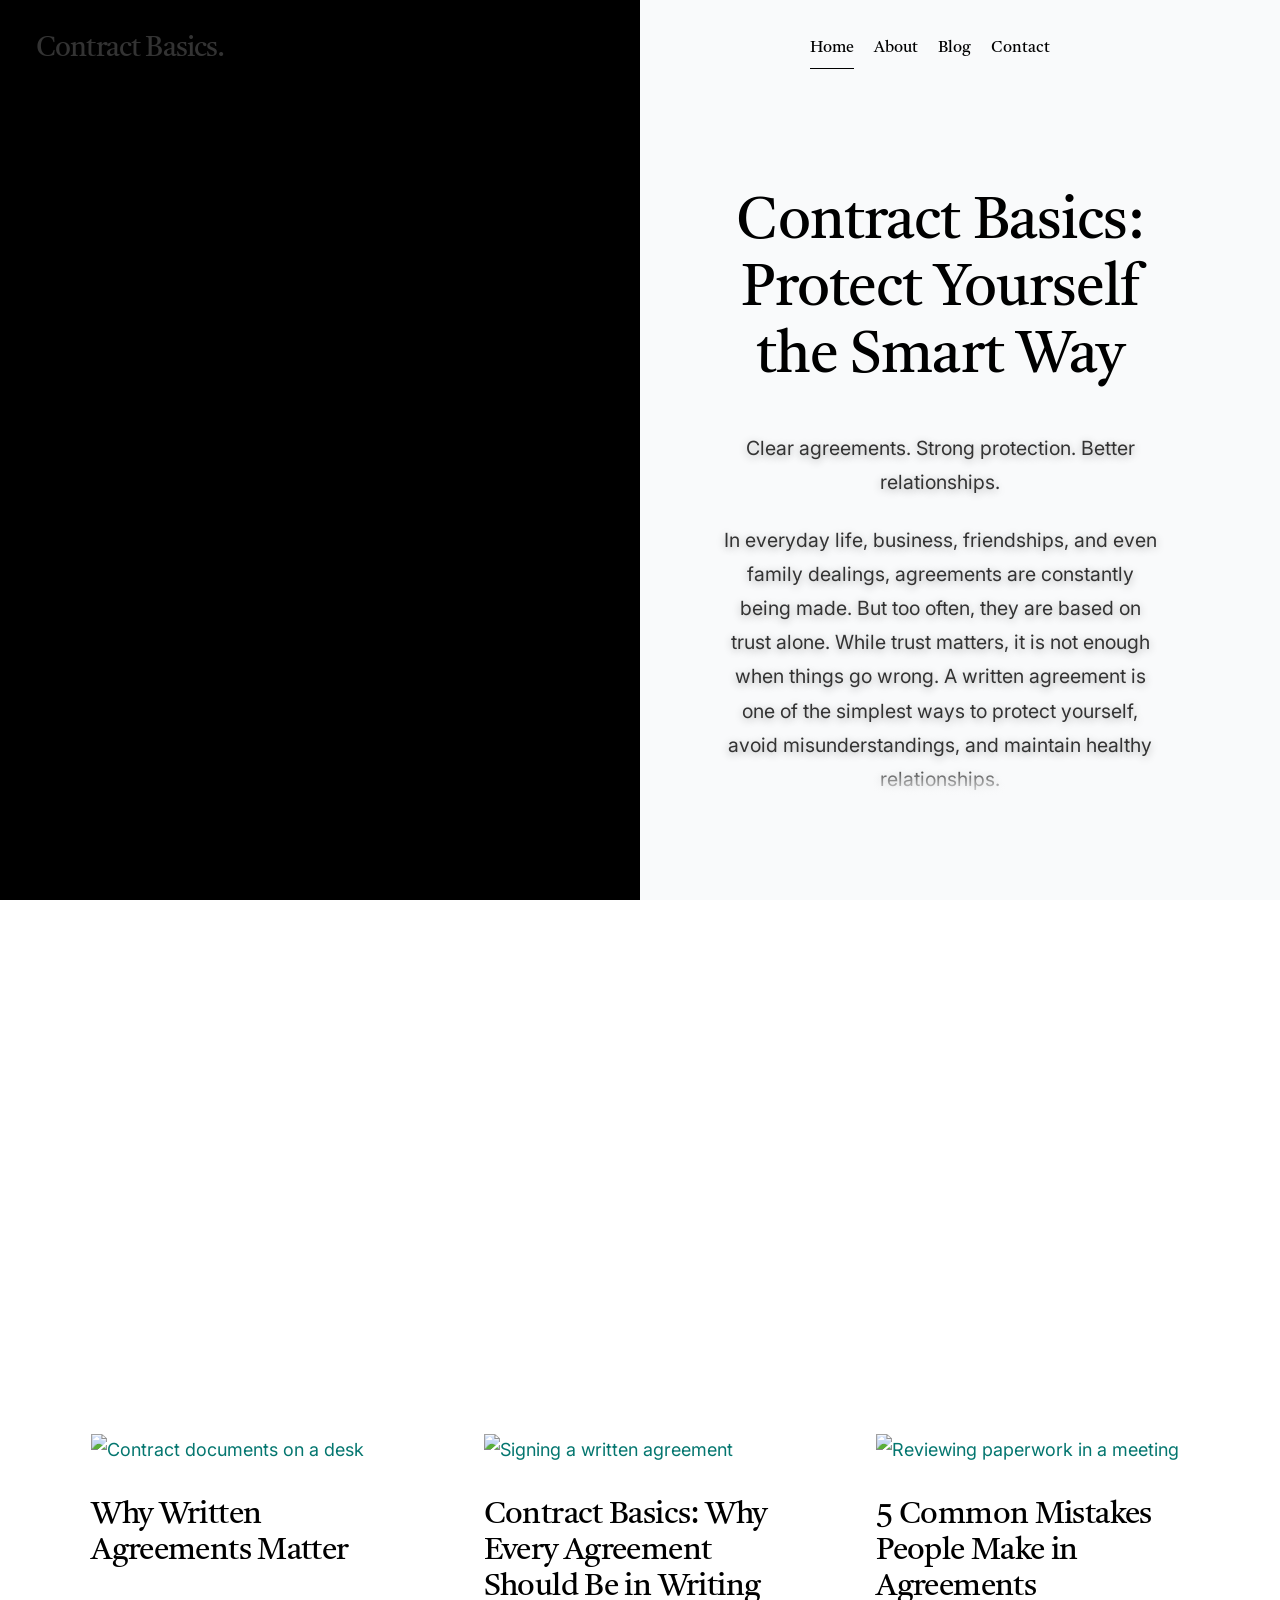
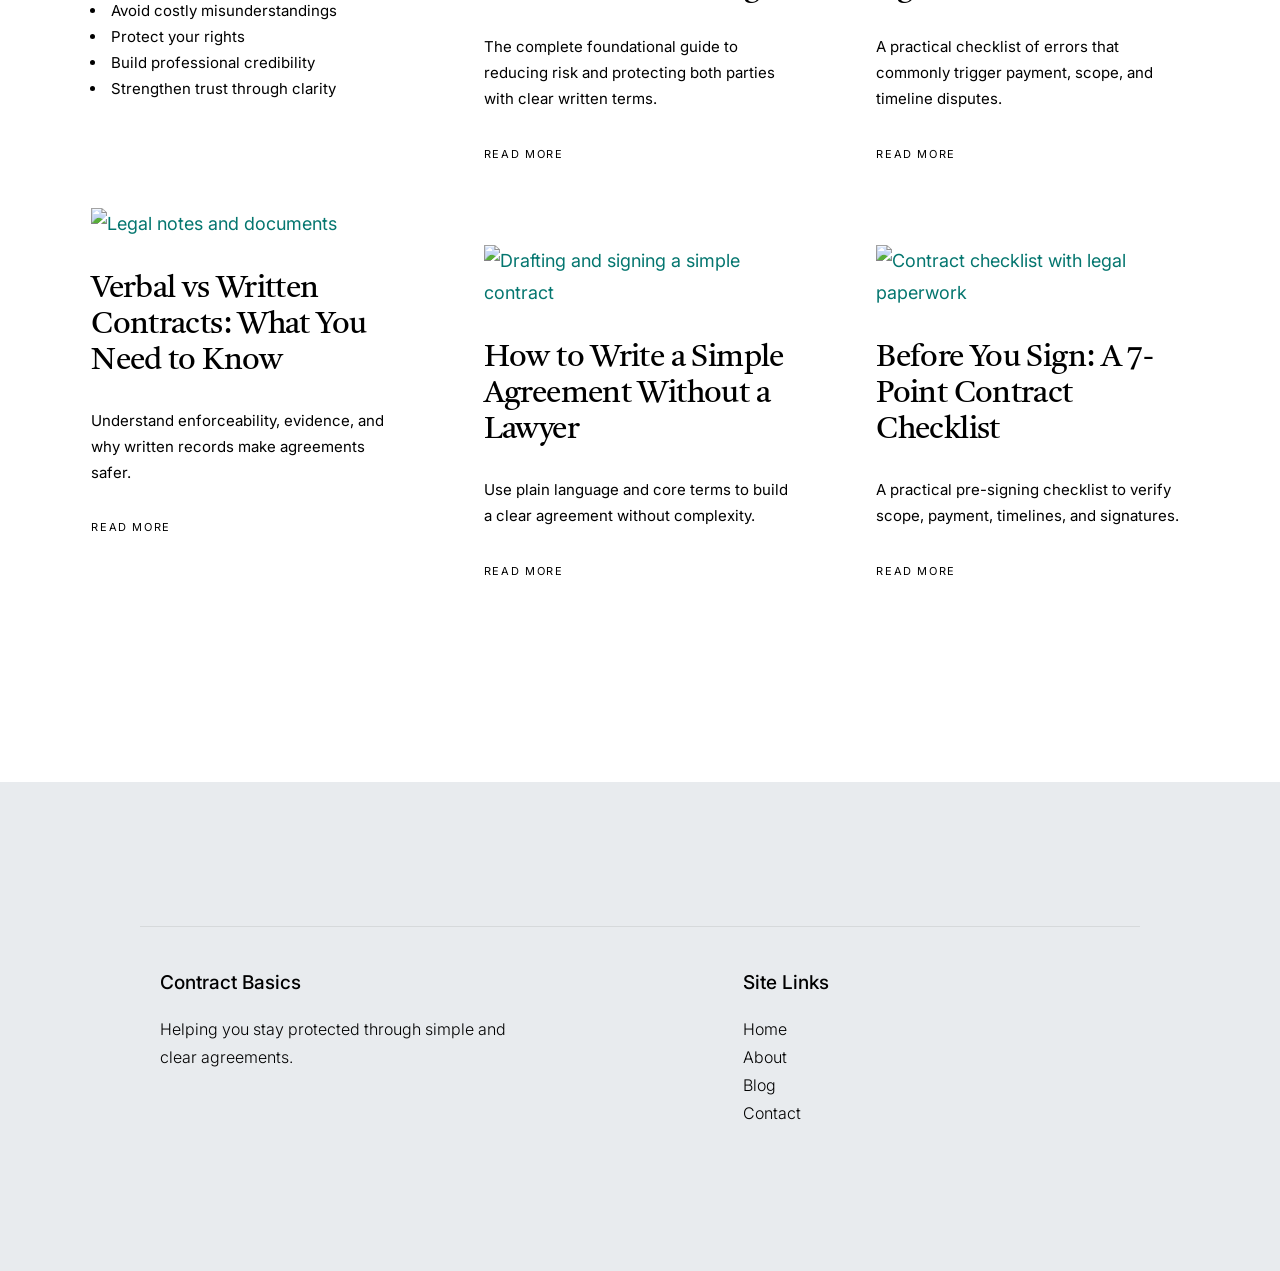
==== commit a690fa2e: "A descriptive message of your changes" ====
--- a/index.html
+++ b/index.html
@@ -15,10 +15,6 @@
         .home-profile-wrap {
             margin-top: 3.2rem;
             margin-bottom: 1.6rem;
-            align-items: center;
-            display: grid;
-            grid-template-columns: minmax(0, 1.6fr) minmax(250px, 1fr);
-            gap: 2.4rem;
         }
 
         .home-profile-card {
@@ -43,10 +39,6 @@
             .home-profile-card img {
                 width: 150px;
                 height: 150px;
-            }
-
-            .home-profile-wrap {
-                grid-template-columns: 1fr;
             }
         }
 
--- a/css/styles.css
+++ b/css/styles.css
@@ -3107,12 +3107,106 @@
 }
 
 /* ------------------------------------------------------------------- 
+ * ## home profile section
+ * ------------------------------------------------------------------- */
+.home-profile-wrap {
+    margin-top    : var(--vspace-2);
+    margin-bottom : var(--vspace-2);
+}
+
+.home-profile-wrap .column {
+    display       : flex;
+    flex-direction: column;
+    justify-content: center;
+}
+
+.home-profile-wrap h3 {
+    margin-top : 0;
+}
+
+.home-profile-card {
+    background      : var(--color-white);
+    border          : 1px solid var(--color-border);
+    border-radius   : 10px;
+    padding         : var(--vspace-1_5);
+    text-align      : center;
+    box-shadow      : 0 4px 12px rgba(0, 0, 0, 0.08);
+    transition      : all 0.3s ease-in-out;
+}
+
+.home-profile-card:hover {
+    box-shadow : 0 8px 24px rgba(0, 0, 0, 0.12);
+    transform  : translateY(-2px);
+}
+
+.home-profile-card img {
+    width           : 190px;
+    height          : 190px;
+    object-fit      : cover;
+    border-radius   : 50%;
+    margin          : 0 auto var(--vspace-1);
+    border          : 3px solid var(--color-gray-2);
+    display         : block;
+}
+
+.home-profile-card h4 {
+    margin-top      : 0;
+    margin-bottom   : var(--vspace-0_5);
+    font-size       : var(--text-lg);
+}
+
+.home-profile-card p {
+    margin          : 0;
+    font-size       : calc(var(--text-size) * 0.9444);
+    line-height     : var(--vspace-0_875);
+    color           : var(--color-text-light);
+}
+
+/* ------------------------------------------------------------------- 
  * responsive:
  * project-wide and shared styles
  * ------------------------------------------------------------------- */
 @media screen and (max-width: 1600px) {
     .bricks {
         --brick-padding : 2.8rem;
+    }
+}
+
+@media screen and (max-width: 1200px) {
+    .home-profile-card img {
+        width  : 170px;
+        height : 170px;
+    }
+}
+
+@media screen and (max-width: 800px) {
+    .home-profile-wrap {
+        margin-bottom : var(--vspace-1_5);
+    }
+    
+    .home-profile-card img {
+        width  : 150px;
+        height : 150px;
+    }
+}
+
+@media screen and (max-width: 600px) {
+    .home-profile-wrap .column {
+        margin-bottom : var(--vspace-1);
+    }
+    
+    .home-profile-card {
+        padding : var(--vspace-1);
+    }
+    
+    .home-profile-card img {
+        width  : 120px;
+        height : 120px;
+        margin-bottom : var(--vspace-0_75);
+    }
+    
+    .home-profile-card h4 {
+        font-size : var(--text-md);
     }
 }
 
@@ -3247,7 +3341,7 @@
 }
 
 .ss-home .s-header__branding a {
-    color : white;
+    color : #333333;
 }
 
 /* --------------------------------------------------------------------
@@ -5397,7 +5491,7 @@
 }
 
 .hero__entry-desc {
-    color: rgba(255, 255, 255, 0.95);
+    color: #333333;
     font-size: 1.95rem;
     line-height: 1.75;
     text-shadow: 0 2px 8px rgba(0, 0, 0, 0.32);
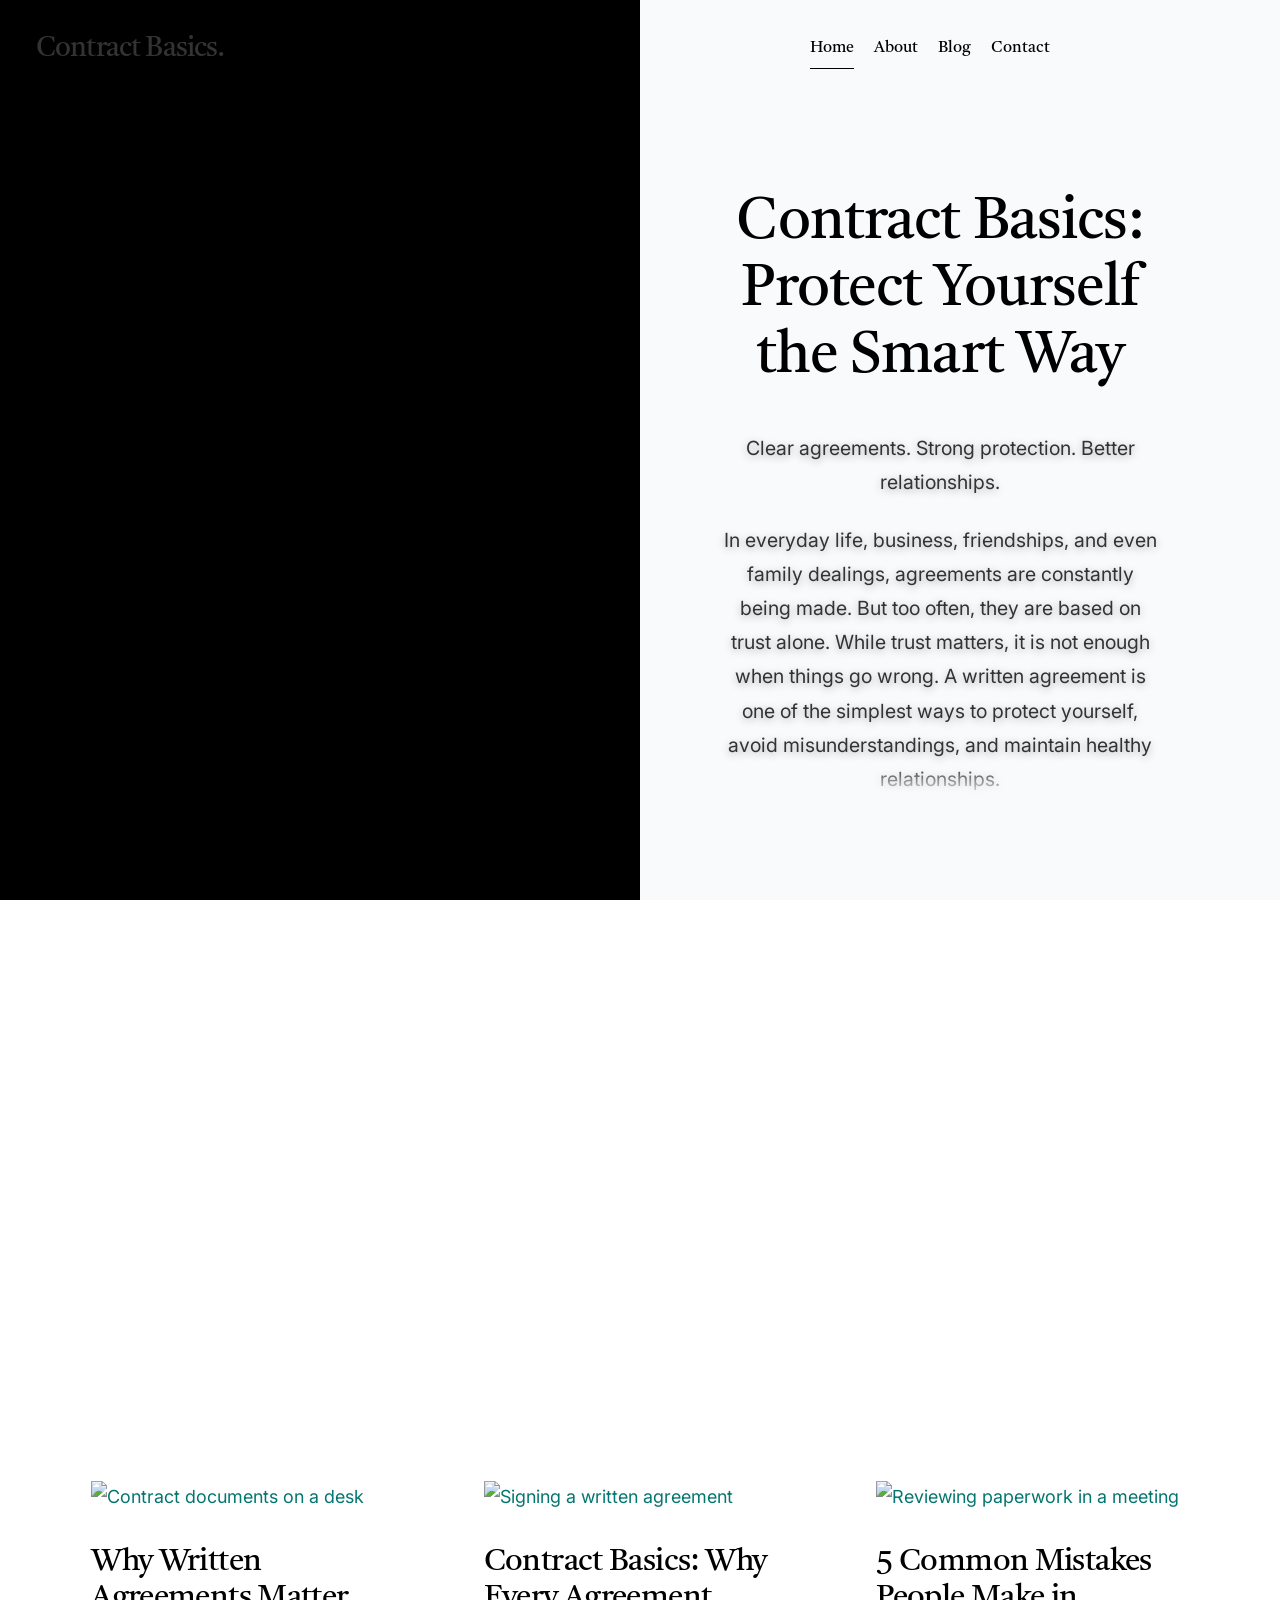
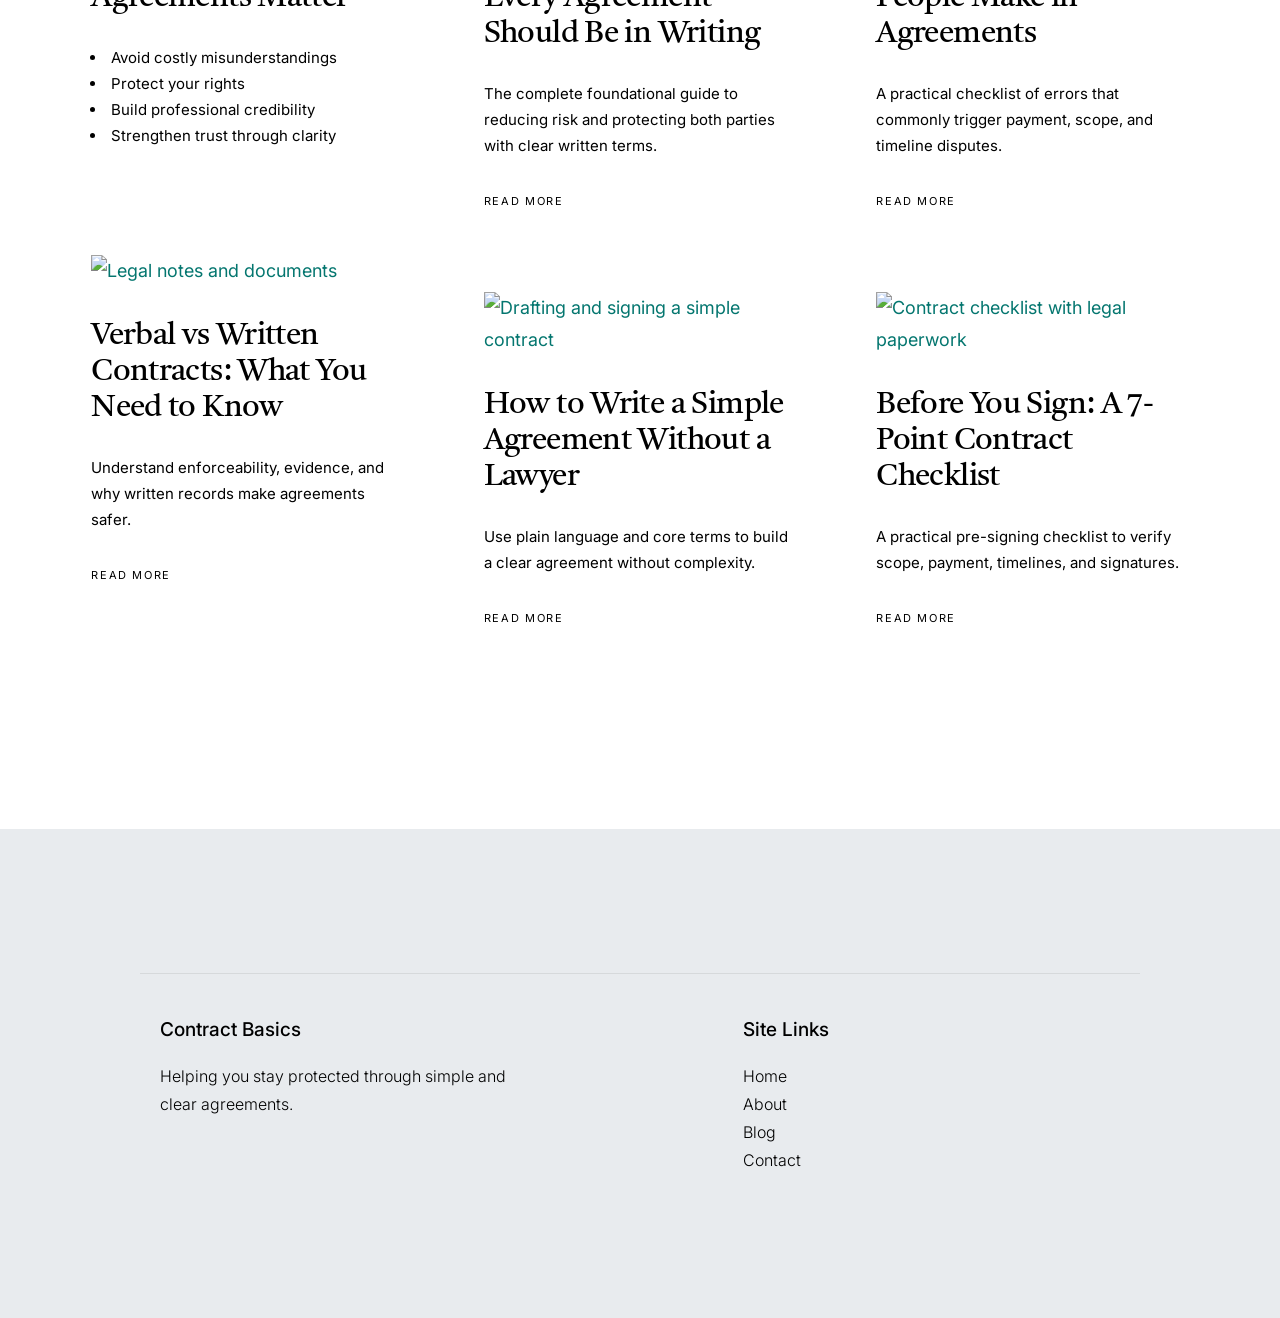
==== commit 5a5d8302: "A descriptive message of your changes" ====
--- a/index.html
+++ b/index.html
@@ -102,6 +102,7 @@
                     <img src="PROFILE.jpeg" alt="Profile image">
                     <h4>Profile</h4>
                     <p>Focused on making contract principles easy to understand and use every day.</p>
+                    <p>Email: <a href="mailto:Yusufiliyahaledu@gmail.com">Yusufiliyahaledu@gmail.com</a><br>Phone: 08022933347</p>
                 </aside>
             </section>
 
